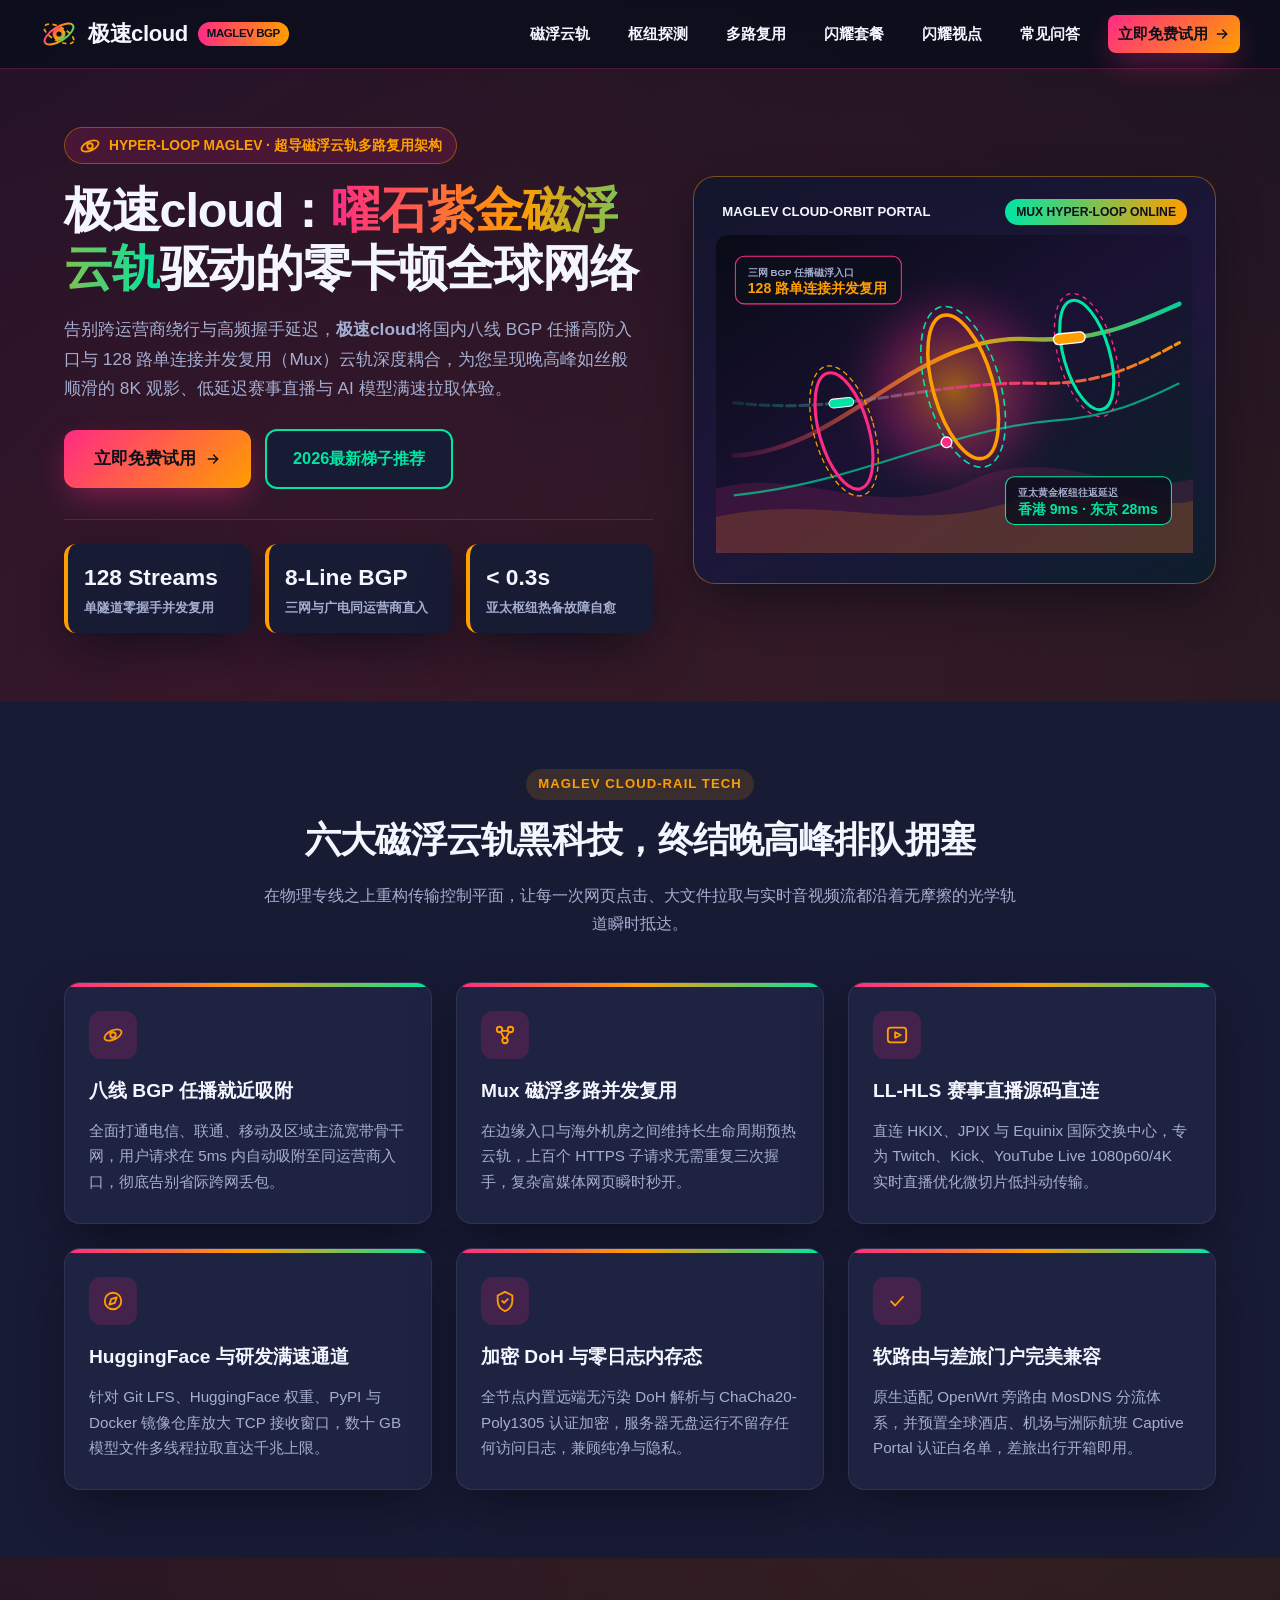
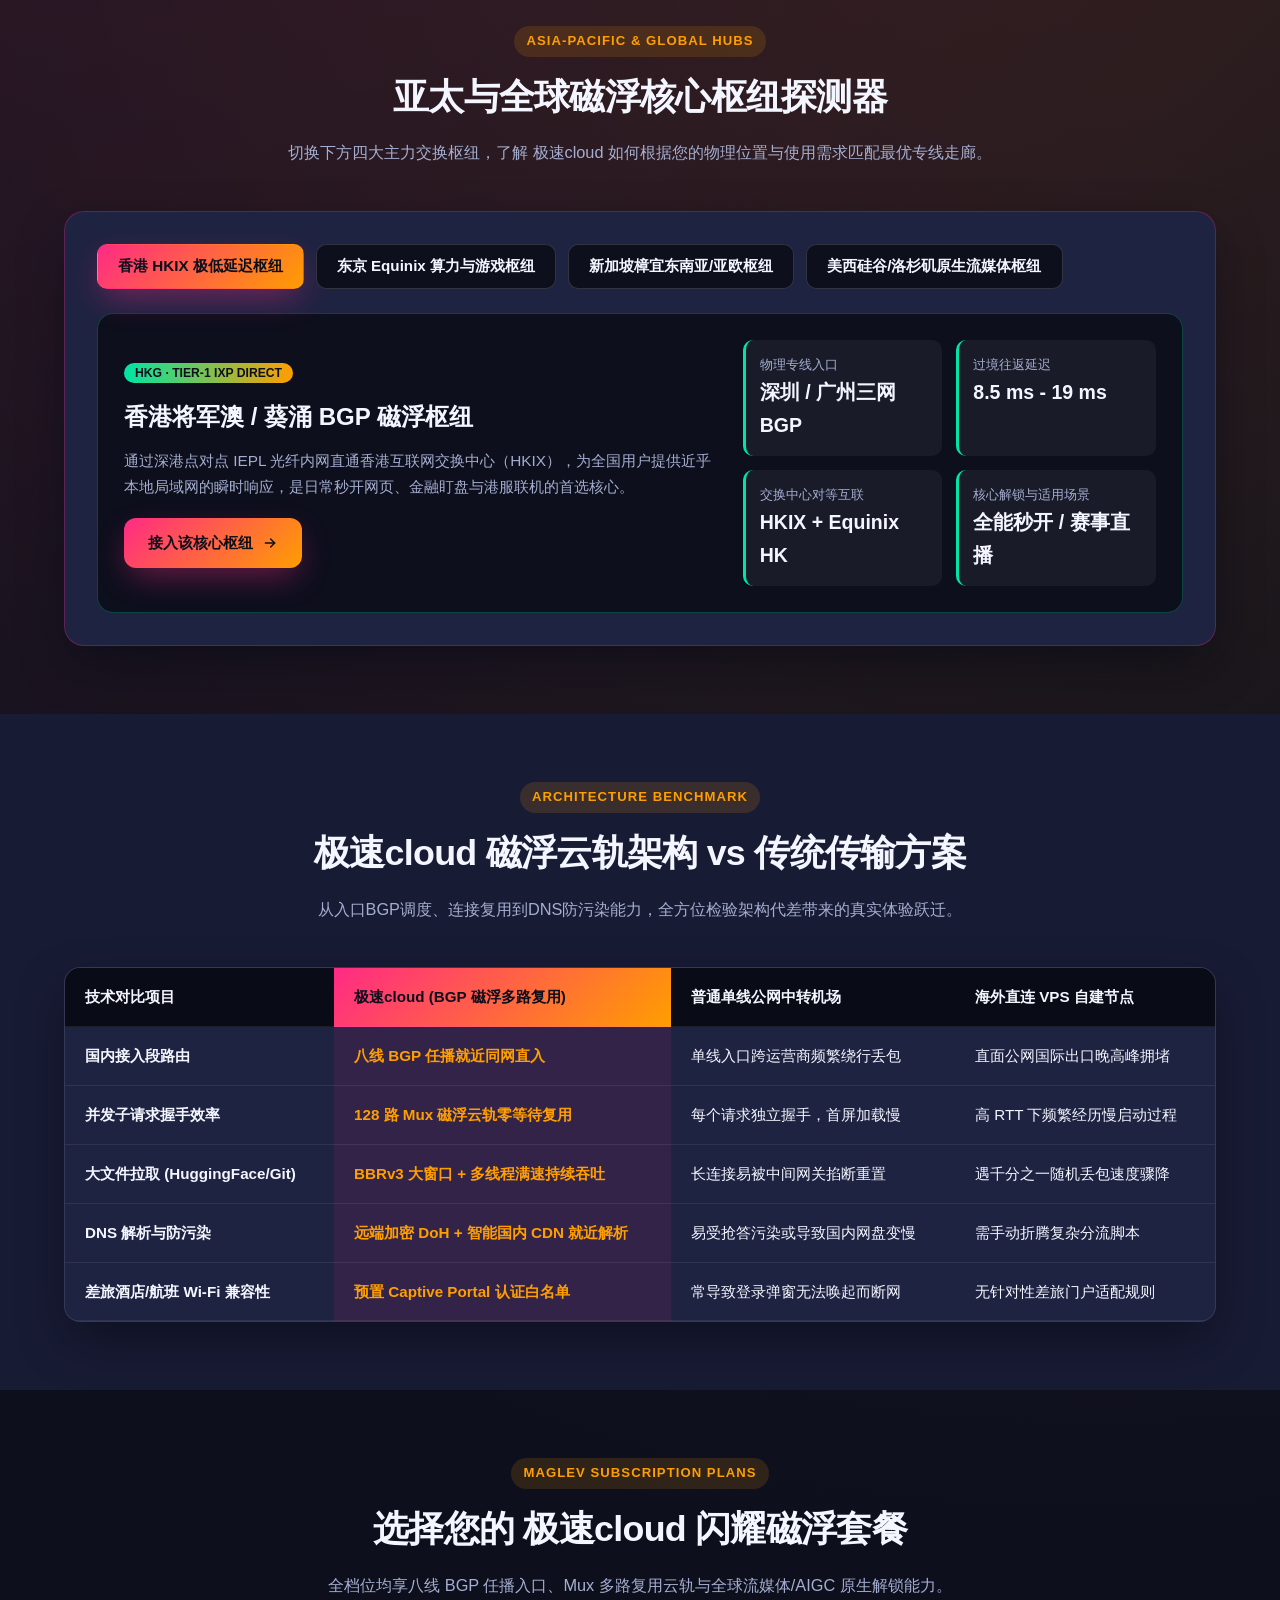
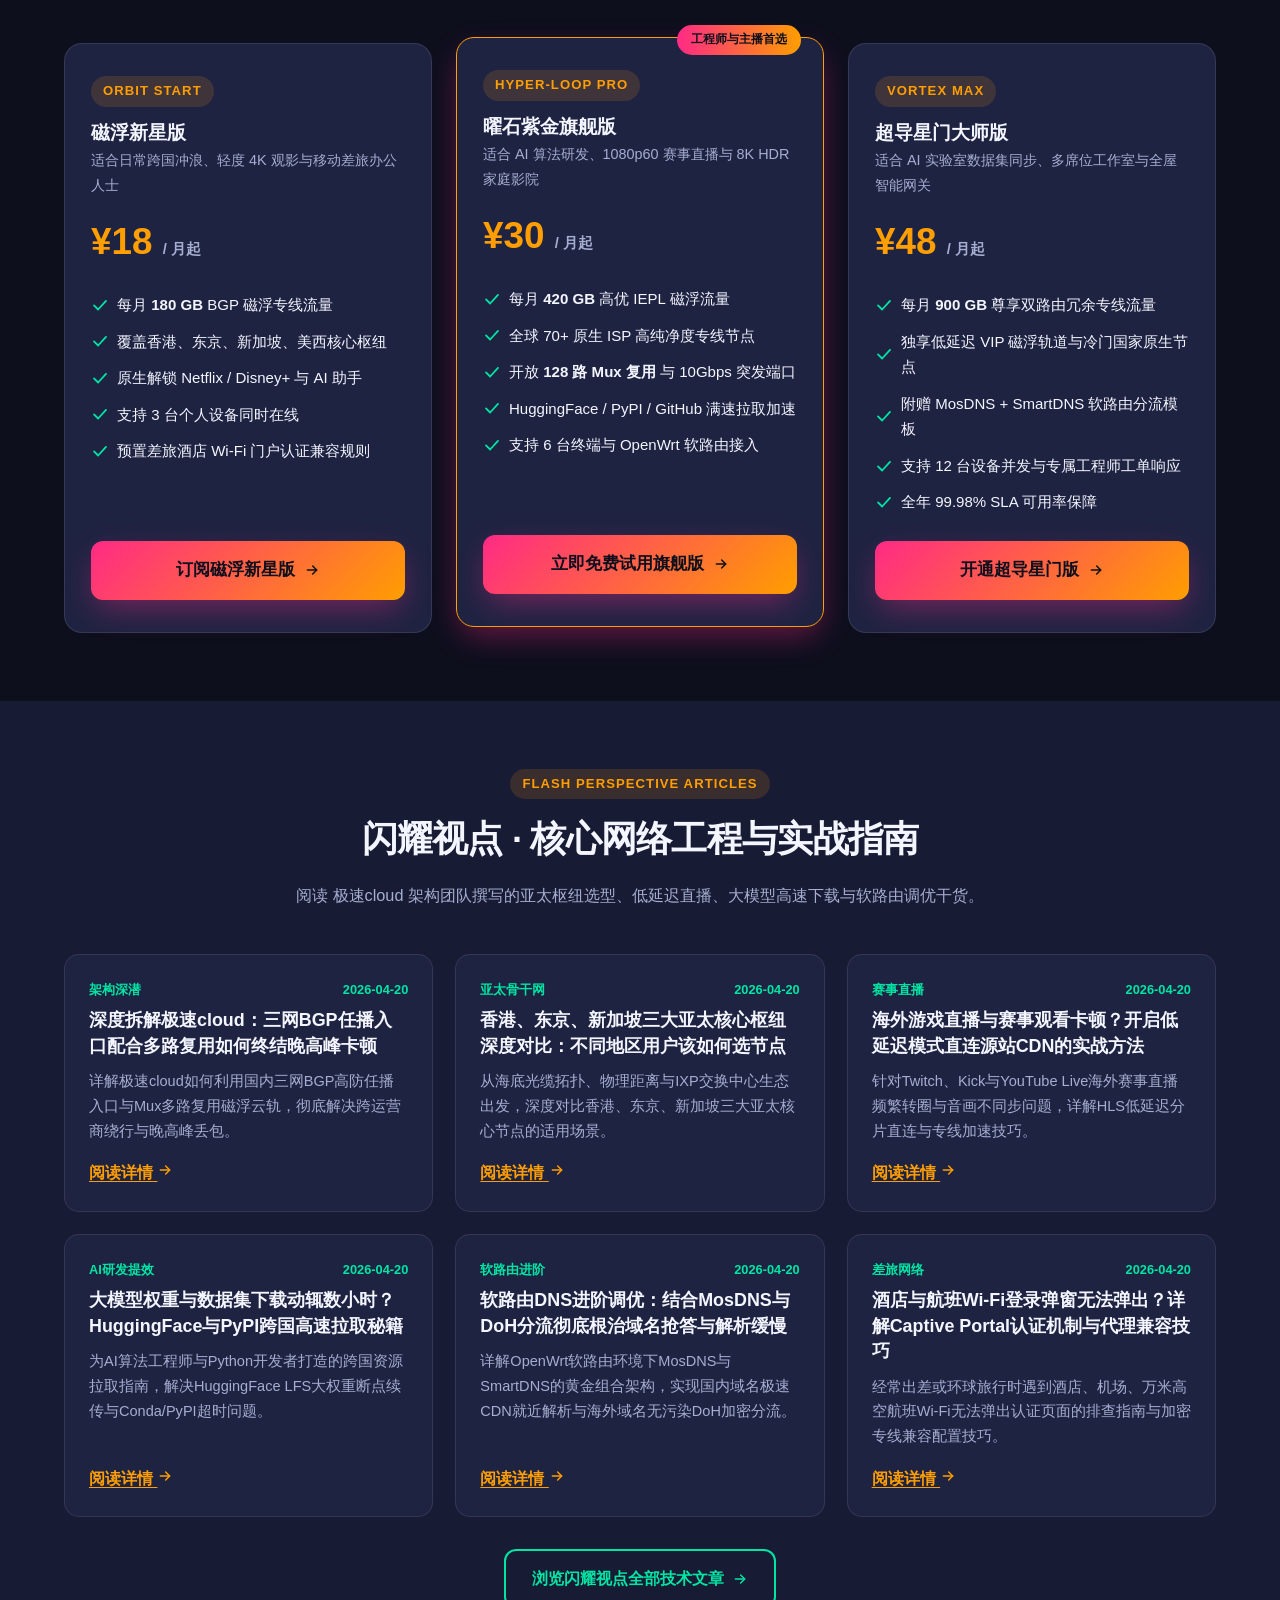
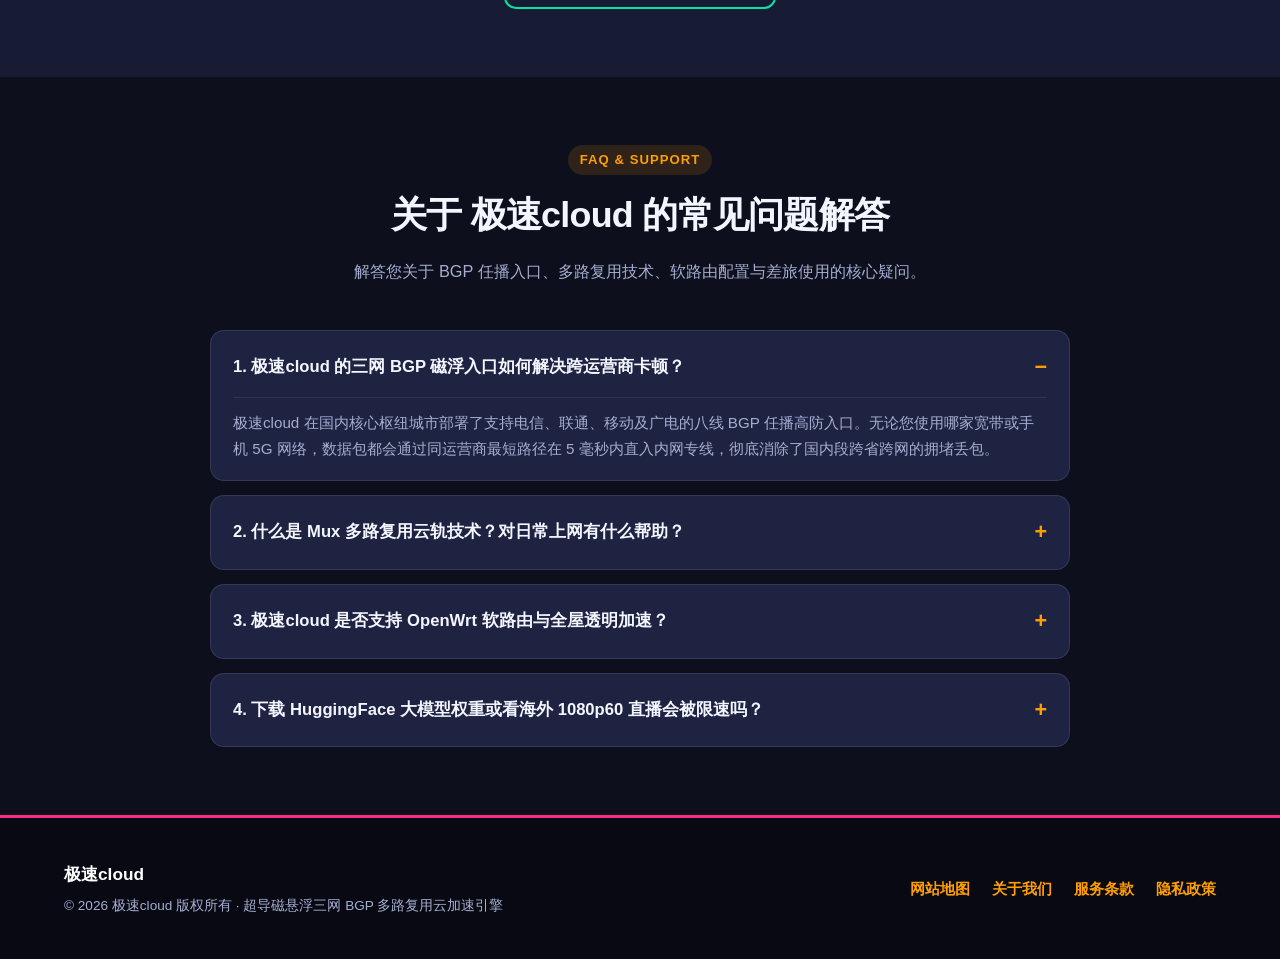
==== index.html @ 7102a18f "Deploy jscloud.monster landing page" ====
<!DOCTYPE html>
<html lang="zh-CN">
<head>
  <meta charset="UTF-8">
  <meta name="viewport" content="width=device-width, initial-scale=1.0">
  <title>极速cloud官网 - 磁浮BGP专线机场节点订阅与全平台客户端下载套餐</title>
  <meta name="description" content="极速cloud官网提供超导磁浮BGP多路复用客户端下载与全球高速节点套餐，专为跨国网络加速、赛事直播与AI研发打造极速秒开体验，是深受极客信赖的实力机场推荐平台。">
  <link rel="canonical" href="https://jscloud.monster/">
  <meta property="og:title" content="极速cloud官网 - 磁浮BGP专线机场节点订阅与全平台客户端下载套餐">
  <meta property="og:description" content="极速cloud官网提供超导磁浮BGP多路复用客户端下载与全球高速节点套餐，专为跨国网络加速、赛事直播与AI研发打造极速秒开体验，是深受极客信赖的实力机场推荐平台。">
  <meta property="og:url" content="https://jscloud.monster/">
  <meta property="og:type" content="website">
  <script type="application/ld+json">
  [
    {
      "@context": "https://schema.org",
      "@type": "SoftwareApplication",
      "name": "极速cloud",
      "applicationCategory": "NetworkingApplication",
      "operatingSystem": "Windows, macOS, iOS, Android, Linux, OpenWrt",
      "description": "极速cloud官网提供超导磁浮BGP多路复用客户端下载与全球高速节点套餐，专为跨国网络加速、赛事直播与AI研发打造极速秒开体验，是深受极客信赖的实力机场推荐平台。",
      "offers": {
        "@type": "AggregateOffer",
        "lowPrice": "18.00",
        "highPrice": "48.00",
        "priceCurrency": "CNY",
        "offerCount": "3"
      }
    },
    {
      "@context": "https://schema.org",
      "@type": "FAQPage",
      "mainEntity": [
        {
          "@type": "Question",
          "name": "极速cloud的三网BGP磁浮入口如何解决跨运营商卡顿？",
          "acceptedAnswer": {
            "@type": "Answer",
            "text": "极速cloud在国内核心城市部署八线BGP任播入口，电信、联通、移动宽带均可通过同运营商最短路径直入内网专线，彻底消除跨网损耗。"
          }
        },
        {
          "@type": "Question",
          "name": "什么是Mux多路复用云轨技术？对日常上网有什么帮助？",
          "acceptedAnswer": {
            "@type": "Answer",
            "text": "Mux多路复用允许上百个并发网页与API子请求共享同一条已预热的加密物理内网隧道，省去重复TCP/TLS握手耗时，显著提升网页秒开体验。"
          }
        },
        {
          "@type": "Question",
          "name": "极速cloud是否支持OpenWrt软路由与全屋透明加速？",
          "acceptedAnswer": {
            "@type": "Answer",
            "text": "完全支持。提供标准化的通用订阅转换接口，完美兼容OpenClash、PassWall、Mihomo等主流软路由插件及桌面/移动客户端。"
          }
        },
        {
          "@type": "Question",
          "name": "下载HuggingFace大模型权重或看海外1080p60直播会被限速吗？",
          "acceptedAnswer": {
            "@type": "Answer",
            "text": "不会。极速cloud所有套餐在流量配额内均开放无上限端口突发速率，支持多线程满速拉取大体积模型文件与原画级赛事直播。"
          }
        }
      ]
    }
  ]
  </script>
  <style>
:root {
  --bg-obsidian: #0D0F1D;
  --bg-plum: #181B34;
  --bg-panel: #1F2342;
  --text-light: #F4F6FF;
  --text-dim: #A5AED0;
  --coral: #FF2A85;
  --amber: #FF9E00;
  --mint: #00E5A3;
  --border-glow: rgba(255, 42, 133, 0.28);
  --shadow-maglev: 0 20px 50px -10px rgba(8, 10, 22, 0.72);
  --shadow-coral: 0 12px 32px -6px rgba(255, 42, 133, 0.42);
}
* { box-sizing: border-box; margin: 0; padding: 0; }
html { scroll-behavior: smooth; font-family: "PingFang SC", "Microsoft YaHei", -apple-system, BlinkMacSystemFont, sans-serif; background: var(--bg-obsidian); color: var(--text-light); line-height: 1.7; }
body { overflow-x: hidden; background-image: radial-gradient(circle at 14% 12%, rgba(255, 42, 133, 0.14) 0%, transparent 38%), radial-gradient(circle at 86% 24%, rgba(255, 158, 0, 0.11) 0%, transparent 40%); }
a, a:visited { color: var(--amber); text-decoration: underline; text-underline-offset: 3px; font-weight: 600; transition: color 0.2s ease, opacity 0.2s ease; }
a:hover { color: var(--mint); }
.container { max-width: 1200px; margin: 0 auto; padding: 0 24px; }

/* Header & Navigation */
.site-header { position: sticky; top: 0; z-index: 100; background: rgba(13, 15, 29, 0.92); backdrop-filter: blur(14px); border-bottom: 1px solid var(--border-glow); }
.nav-wrap { display: flex; align-items: center; justify-content: space-between; padding: 15px 0; gap: 16px; }
.brand-link, .brand-link:visited { display: inline-flex; align-items: center; gap: 10px; font-size: 1.38rem; font-weight: 900; color: var(--text-light); text-decoration: none; letter-spacing: -0.02em; }
.brand-badge { font-size: 0.72rem; background: linear-gradient(90deg, var(--coral), var(--amber)); color: #0D0F1D; padding: 2px 9px; border-radius: 99px; font-weight: 900; text-transform: uppercase; }
.main-nav { display: flex; align-items: center; flex-wrap: wrap; gap: 8px 18px; }
.main-nav a, .main-nav a:visited { color: var(--text-light); text-decoration: none; font-size: 0.95rem; font-weight: 700; padding: 6px 10px; border-radius: 8px; transition: all 0.2s; }
.main-nav a:hover { color: var(--amber); background: rgba(255, 158, 0, 0.12); }
.nav-cta, .nav-cta:visited { background: linear-gradient(135deg, var(--coral), var(--amber)); color: #0D0F1D !important; text-decoration: none !important; padding: 9px 18px; border-radius: 999px; font-size: 0.92rem; font-weight: 900; box-shadow: var(--shadow-coral); display: inline-flex; align-items: center; gap: 6px; white-space: nowrap; }
.nav-cta:hover { transform: translateY(-1px); opacity: 0.95; }

/* Buttons */
.btn-row { display: flex; flex-wrap: wrap; gap: 14px; align-items: center; margin-top: 26px; }
.btn-primary, .btn-primary:visited { display: inline-flex; align-items: center; gap: 9px; background: linear-gradient(135deg, var(--coral) 0%, var(--amber) 100%); color: #0D0F1D !important; text-decoration: none !important; padding: 15px 30px; border-radius: 12px; font-size: 1.05rem; font-weight: 900; box-shadow: var(--shadow-coral); transition: transform 0.2s, box-shadow 0.2s; border: none; cursor: pointer; }
.btn-primary:hover { transform: translateY(-2px); box-shadow: 0 16px 38px -6px rgba(255, 158, 0, 0.5); }
.btn-secondary, .btn-secondary:visited { display: inline-flex; align-items: center; gap: 8px; background: var(--bg-plum); color: var(--mint) !important; text-decoration: none !important; padding: 14px 26px; border-radius: 12px; font-size: 1.02rem; font-weight: 800; border: 2px solid var(--mint); transition: transform 0.2s, background 0.2s; }
.btn-secondary:hover { background: rgba(0, 229, 163, 0.12); transform: translateY(-2px); }

/* Hero Section */
.hero { padding: 58px 0 68px; position: relative; overflow: hidden; }
.hero-grid { display: grid; grid-template-columns: 1.06fr 0.94fr; gap: 40px; align-items: center; }
.maglev-tag { display: inline-flex; align-items: center; gap: 8px; background: rgba(255, 42, 133, 0.15); color: var(--amber); border: 1px solid rgba(255, 158, 0, 0.4); padding: 6px 14px; border-radius: 999px; font-size: 0.86rem; font-weight: 800; margin-bottom: 18px; }
.hero h1 { font-size: clamp(2.1rem, 3.8vw, 3.2rem); line-height: 1.18; font-weight: 900; color: var(--text-light); letter-spacing: -0.025em; margin-bottom: 18px; }
.hero h1 .hl { background: linear-gradient(90deg, var(--coral), var(--amber), var(--mint)); -webkit-background-clip: text; -webkit-text-fill-color: transparent; }
.hero-lead { font-size: 1.08rem; color: var(--text-dim); margin-bottom: 20px; max-width: 580px; }
.hero-metrics { display: grid; grid-template-columns: repeat(3, 1fr); gap: 14px; margin-top: 30px; padding-top: 24px; border-top: 1px solid rgba(255,255,255,0.1); }
.metric-box { background: var(--bg-plum); padding: 14px 16px; border-radius: 12px; border-left: 4px solid var(--amber); box-shadow: var(--shadow-maglev); }
.metric-val { font-size: 1.42rem; font-weight: 900; color: var(--text-light); }
.metric-lbl { font-size: 0.83rem; color: var(--text-dim); font-weight: 600; }

/* Animated SVG Stage */
.maglev-stage { background: linear-gradient(155deg, #12152B 0%, #1E163B 55%, #0D1E2D 100%); border-radius: 22px; padding: 22px; box-shadow: var(--shadow-maglev); border: 1.5px solid rgba(255, 158, 0, 0.42); position: relative; overflow: hidden; }
.maglev-stage-header { display: flex; justify-content: space-between; align-items: center; color: var(--text-light); font-size: 0.82rem; font-weight: 800; margin-bottom: 10px; padding: 0 6px; }
.orbit-pill { background: linear-gradient(90deg, var(--mint), var(--amber)); color: #0D0F1D; padding: 3px 11px; border-radius: 99px; font-weight: 900; font-size: 0.76rem; }
@keyframes portalPulse { 0%, 100% { transform: scale(0.97); opacity: 0.82; } 50% { transform: scale(1.04); opacity: 1; } }
.portal-ring { animation: portalPulse 2.8s ease-in-out infinite; transform-origin: center; }

/* Sections */
.section { padding: 68px 0; }
.section-alt { background: var(--bg-plum); }
.sec-head { text-align: center; max-width: 760px; margin: 0 auto 44px; }
.sec-tag { display: inline-block; font-size: 0.82rem; font-weight: 800; text-transform: uppercase; letter-spacing: 0.08em; color: var(--amber); background: rgba(255, 158, 0, 0.14); padding: 4px 12px; border-radius: 99px; margin-bottom: 10px; }
.sec-head h2 { font-size: clamp(1.7rem, 2.8vw, 2.35rem); font-weight: 900; margin-bottom: 12px; letter-spacing: -0.02em; color: var(--text-light); }
.sec-head p { color: var(--text-dim); font-size: 1.02rem; }

/* Feature Grid */
.feat-grid { display: grid; grid-template-columns: repeat(3, 1fr); gap: 24px; }
.feat-card { background: var(--bg-panel); border-radius: 16px; padding: 28px 24px; border: 1px solid rgba(255,255,255,0.08); box-shadow: var(--shadow-maglev); transition: transform 0.2s, border-color 0.2s; position: relative; overflow: hidden; }
.feat-card::before { content: ""; position: absolute; top: 0; left: 0; width: 100%; height: 4px; background: linear-gradient(90deg, var(--coral), var(--amber), var(--mint)); }
.feat-card:hover { transform: translateY(-4px); border-color: var(--amber); }
.feat-icon { width: 48px; height: 48px; border-radius: 12px; background: rgba(255, 42, 133, 0.16); color: var(--amber); display: flex; align-items: center; justify-content: center; margin-bottom: 16px; }
.feat-card h3 { font-size: 1.2rem; font-weight: 800; margin-bottom: 10px; color: var(--text-light); }
.feat-card p { color: var(--text-dim); font-size: 0.95rem; }

/* Interactive Maglev Hub Selector */
.hub-panel { background: var(--bg-panel); border-radius: 20px; padding: 32px; border: 1.5px solid var(--border-glow); box-shadow: var(--shadow-maglev); }
.hub-tabs { display: flex; flex-wrap: wrap; gap: 12px; margin-bottom: 24px; }
.hub-tab { padding: 11px 20px; border-radius: 10px; border: 1px solid rgba(255,255,255,0.15); background: var(--bg-obsidian); font-weight: 800; font-size: 0.95rem; cursor: pointer; color: var(--text-light); transition: all 0.2s; }
.hub-tab.active { background: linear-gradient(135deg, var(--coral), var(--amber)); color: #0D0F1D; border-color: transparent; box-shadow: var(--shadow-coral); }
.hub-body { display: grid; grid-template-columns: 1.18fr 0.82fr; gap: 24px; align-items: center; background: var(--bg-obsidian); padding: 26px; border-radius: 16px; border: 1px solid rgba(0, 229, 163, 0.25); }
.hub-stats { display: grid; grid-template-columns: repeat(2, 1fr); gap: 14px; }
.hub-stat-box { background: rgba(255,255,255,0.05); padding: 14px; border-radius: 10px; border-left: 3px solid var(--mint); }
.hub-stat-box span { display: block; font-size: 0.8rem; color: var(--text-dim); }
.hub-stat-box strong { font-size: 1.22rem; color: var(--text-light); }

/* Comparison Table */
.table-wrap { overflow-x: auto; background: var(--bg-panel); border-radius: 16px; border: 1px solid rgba(255,255,255,0.1); box-shadow: var(--shadow-maglev); }
.comp-table { width: 100%; border-collapse: collapse; min-width: 640px; }
.comp-table th, .comp-table td { padding: 16px 20px; text-align: left; border-bottom: 1px solid rgba(255,255,255,0.08); font-size: 0.95rem; color: var(--text-light); }
.comp-table th { background: #090B16; color: var(--text-light); font-weight: 800; }
.comp-table th.hl-col { background: linear-gradient(135deg, var(--coral), var(--amber)); color: #0D0F1D; }
.comp-table td.hl-col { background: rgba(255, 42, 133, 0.09); font-weight: 700; color: var(--amber); }

/* Pricing Grid */
.price-grid { display: grid; grid-template-columns: repeat(3, 1fr); gap: 24px; align-items: stretch; }
.price-card { background: var(--bg-panel); color: var(--text-light); border-radius: 18px; padding: 32px 26px; border: 1.5px solid rgba(255,255,255,0.1); display: flex; flex-direction: column; justify-content: space-between; position: relative; }
.price-card.pop { border-color: var(--amber); box-shadow: var(--shadow-coral); transform: translateY(-6px); }
.pop-badge { position: absolute; top: -13px; right: 22px; background: linear-gradient(90deg, var(--coral), var(--amber)); color: #0D0F1D; font-size: 0.78rem; font-weight: 900; padding: 4px 14px; border-radius: 99px; }
.price-num { font-size: 2.3rem; font-weight: 900; color: var(--amber); margin: 14px 0; }
.price-num small { font-size: 0.92rem; color: var(--text-dim); font-weight: 600; }
.price-list { list-style: none; margin: 18px 0 26px; display: flex; flex-direction: column; gap: 11px; }
.price-list li { display: flex; align-items: center; gap: 8px; font-size: 0.94rem; color: var(--text-light); }
.price-list li svg { color: var(--mint); flex-shrink: 0; }

/* Articles Preview & Hub */
.art-grid { display: grid; grid-template-columns: repeat(3, 1fr); gap: 22px; }
.art-card { background: var(--bg-panel); border-radius: 15px; padding: 24px; border: 1px solid rgba(255,255,255,0.09); display: flex; flex-direction: column; justify-content: space-between; transition: transform 0.2s, border-color 0.2s; }
.art-card:hover { transform: translateY(-4px); border-color: var(--amber); }
.art-meta { font-size: 0.8rem; font-weight: 700; color: var(--mint); margin-bottom: 8px; display: flex; justify-content: space-between; }
.art-card h3 { font-size: 1.12rem; font-weight: 800; margin-bottom: 10px; line-height: 1.42; }
.art-card h3 a, .art-card h3 a:visited { color: var(--text-light); text-decoration: none; }
.art-card h3 a:hover { color: var(--amber); }
.art-card p { font-size: 0.91rem; color: var(--text-dim); margin-bottom: 16px; }

/* FAQ Accordion */
.faq-list { max-width: 860px; margin: 0 auto; display: flex; flex-direction: column; gap: 14px; }
.faq-item { background: var(--bg-panel); border: 1px solid rgba(255,255,255,0.1); border-radius: 14px; padding: 18px 22px; }
.faq-item summary { font-weight: 800; font-size: 1.04rem; cursor: pointer; list-style: none; display: flex; justify-content: space-between; align-items: center; color: var(--text-light); }
.faq-item summary::after { content: "+"; font-size: 1.35rem; color: var(--amber); font-weight: 900; }
.faq-item[open] summary::after { content: "−"; }
.faq-item p { margin-top: 12px; color: var(--text-dim); font-size: 0.95rem; border-top: 1px solid rgba(255,255,255,0.08); padding-top: 12px; }

/* Article Detail Layout */
.article-shell { max-width: 860px; margin: 44px auto 70px; background: var(--bg-panel); border-radius: 20px; padding: 44px; border: 1px solid rgba(255,255,255,0.12); box-shadow: var(--shadow-maglev); }
.breadcrumb { font-size: 0.88rem; color: var(--text-dim); margin-bottom: 18px; }
.article-wrap h1 { font-size: clamp(1.65rem, 2.8vw, 2.25rem); font-weight: 900; line-height: 1.3; margin-bottom: 18px; color: var(--text-light); }
.art-byline { display: flex; flex-wrap: wrap; gap: 16px; font-size: 0.86rem; color: var(--text-dim); padding-bottom: 20px; margin-bottom: 26px; border-bottom: 1px solid rgba(255,255,255,0.12); }
.art-content h2 { font-size: 1.36rem; font-weight: 800; color: var(--amber); margin: 28px 0 12px; padding-left: 12px; border-left: 4px solid var(--coral); }
.art-content h3 { font-size: 1.14rem; font-weight: 800; color: var(--mint); margin: 20px 0 10px; }
.art-content p { margin-bottom: 16px; font-size: 1.01rem; color: var(--text-light); line-height: 1.82; }
.cta-banner { background: linear-gradient(135deg, #12152B 0%, #2B1235 100%); color: #fff; border-radius: 16px; padding: 28px; margin: 34px 0 0; border: 1.5px solid var(--amber); display: flex; flex-wrap: wrap; justify-content: space-between; align-items: center; gap: 18px; }

/* Footer */
.site-footer { background: #080913; color: var(--text-dim); padding: 42px 0; border-top: 3px solid var(--coral); }
.footer-inner { display: flex; flex-wrap: wrap; justify-content: space-between; align-items: center; gap: 20px; }
.footer-links { display: flex; flex-wrap: wrap; gap: 22px; }
.footer-links a, .footer-links a:visited { color: var(--amber); text-decoration: none; font-weight: 700; font-size: 0.95rem; }
.footer-links a:hover { color: var(--mint); text-decoration: underline; }

/* Responsive - Rule 7: Mobile navigation MUST remain visible */
@media (max-width: 920px) {
  .hero-grid, .feat-grid, .price-grid, .art-grid, .hub-body { grid-template-columns: 1fr; }
  .price-card.pop { transform: none; }
}
@media (max-width: 768px) {
  .nav-wrap { flex-direction: column; align-items: flex-start; gap: 10px; }
  .main-nav { width: 100%; display: flex !important; flex-wrap: wrap; gap: 6px 10px; padding-top: 6px; border-top: 1px solid rgba(255,255,255,0.1); }
  .main-nav a { font-size: 0.88rem; padding: 5px 8px; }
  .hero { padding: 34px 0 46px; }
  .hero-metrics { grid-template-columns: 1fr; }
  .article-shell { padding: 24px 18px; margin: 22px auto 46px; }
}
</style>
  <link rel="stylesheet" href="style.css">
  <meta property="og:image" content="https://jscloud.monster/og-cover.png">
  <script type="application/ld+json">
{
  "@context": "https://schema.org",
  "@type": "Product",
  "name": "极速cloud",
  "brand": {
    "@type": "Brand",
    "name": "极速cloud"
  },
  "description": "极速cloud搭载超导磁浮多路复用引擎与三网BGP任播入口，终结晚高峰卡顿，提供全球流媒体解锁与AI开发极速秒开体验。",
  "offers": {
    "@type": "AggregateOffer",
    "lowPrice": "18.00",
    "highPrice": "68.00",
    "priceCurrency": "CNY",
    "offerCount": "3"
  }
}
  </script>
</head>
<body>
  <header class="site-header">
  <div class="container nav-wrap">
    <a href="index.html" class="brand-link" aria-label="极速cloud首页">
      <svg class="brand-logo" viewBox="0 0 44 44" width="38" height="38" fill="none" xmlns="http://www.w3.org/2000/svg" aria-hidden="true">
  <defs>
    <linearGradient id="maglevGrad" x1="0%" y1="0%" x2="100%" y2="100%">
      <stop offset="0%" stop-color="#FF2A85"/>
      <stop offset="55%" stop-color="#FF9E00"/>
      <stop offset="100%" stop-color="#00E5A3"/>
    </linearGradient>
  </defs>
  <ellipse cx="22" cy="22" rx="19" ry="8" transform="rotate(-32 22 22)" stroke="url(#maglevGrad)" stroke-width="2.4"/>
  <ellipse cx="22" cy="22" rx="19" ry="8" transform="rotate(28 22 22)" stroke="#FF9E00" stroke-width="2" stroke-dasharray="5 4"/>
  <circle cx="22" cy="22" r="7.5" fill="url(#maglevGrad)"/>
  <circle cx="22" cy="22" r="3" fill="#0D0F1D"/>
</svg>
      <span>极速cloud</span>
      <span class="brand-badge">MAGLEV BGP</span>
    </a>
    <nav class="main-nav" aria-label="主导航">
      <a href="index.html#features">磁浮云轨</a>
      <a href="index.html#hub-selector">枢纽探测</a>
      <a href="index.html#comparison">多路复用</a>
      <a href="index.html#pricing">闪耀套餐</a>
      <a href="flash-perspective.html">闪耀视点</a>
      <a href="index.html#faq">常见问答</a>
      <a href="https://ww012.twilightaff.com/#/?code=A56DH1Af" rel="nofollow" target="_blank" class="nav-cta">立即免费试用 <svg class="ico" viewBox="0 0 24 24" width="16" height="16" fill="none" stroke="currentColor" stroke-width="2.2" stroke-linecap="round" stroke-linejoin="round"><line x1="5" y1="12" x2="19" y2="12"/><polyline points="13 6 19 12 13 18"/></svg></a>
    </nav>
  </div>
</header>
  <main>
    <!-- Hero Section (Strictly NO Node Speed Test table! Pure Maglev Cloud-Orbit Animated SVG) -->
    <section class="hero">
      <div class="container hero-grid">
        <div>
          <div class="maglev-tag"><svg class="ico" viewBox="0 0 24 24" width="22" height="22" fill="none" stroke="currentColor" stroke-width="2" stroke-linecap="round" stroke-linejoin="round"><ellipse cx="12" cy="12" rx="10" ry="5" transform="rotate(-25 12 12)"/><circle cx="12" cy="12" r="3"/></svg> <span>HYPER-LOOP MAGLEV · 超导磁浮云轨多路复用架构</span></div>
          <h1>极速cloud：<span class="hl">曜石紫金磁浮云轨</span>驱动的零卡顿全球网络</h1>
          <p class="hero-lead">
            告别跨运营商绕行与高频握手延迟，<strong>极速cloud</strong>将国内八线 BGP 任播高防入口与 128 路单连接并发复用（Mux）云轨深度耦合，为您呈现晚高峰如丝般顺滑的 8K 观影、低延迟赛事直播与 AI 模型满速拉取体验。
          </p>
          <div class="btn-row">
            <a href="https://ww012.twilightaff.com/#/?code=A56DH1Af" rel="nofollow" target="_blank" class="btn-primary">立即免费试用 <svg class="ico" viewBox="0 0 24 24" width="16" height="16" fill="none" stroke="currentColor" stroke-width="2.2" stroke-linecap="round" stroke-linejoin="round"><line x1="5" y1="12" x2="19" y2="12"/><polyline points="13 6 19 12 13 18"/></svg></a>
            <a href="https://tizilab.net/paihang/" target="_blank" class="btn-secondary">2026最新梯子推荐</a>
          </div>
          <div class="hero-metrics">
            <div class="metric-box">
              <div class="metric-val">128 Streams</div>
              <div class="metric-lbl">单隧道零握手并发复用</div>
            </div>
            <div class="metric-box">
              <div class="metric-val">8-Line BGP</div>
              <div class="metric-lbl">三网与广电同运营商直入</div>
            </div>
            <div class="metric-box">
              <div class="metric-val">&lt; 0.3s</div>
              <div class="metric-lbl">亚太枢纽热备故障自愈</div>
            </div>
          </div>
        </div>
        <div>
          <div class="maglev-stage" role="img" aria-label="极速cloud超导磁悬浮云轨星门与光流胶囊动态传输演示">
  <div class="maglev-stage-header">
    <span>MAGLEV CLOUD-ORBIT PORTAL</span>
    <span class="orbit-pill">MUX HYPER-LOOP ONLINE</span>
  </div>
  <svg viewBox="0 0 540 360" width="100%" height="auto" xmlns="http://www.w3.org/2000/svg">
    <defs>
      <linearGradient id="obsBg" x1="0%" y1="0%" x2="100%" y2="100%">
        <stop offset="0%" stop-color="#090B16"/>
        <stop offset="50%" stop-color="#1A1233"/>
        <stop offset="100%" stop-color="#0B2228"/>
      </linearGradient>
      <linearGradient id="railGrad1" x1="0%" y1="50%" x2="100%" y2="50%">
        <stop offset="0%" stop-color="#FF2A85" stop-opacity="0.15"/>
        <stop offset="50%" stop-color="#FF9E00" stop-opacity="0.95"/>
        <stop offset="100%" stop-color="#00E5A3" stop-opacity="0.9"/>
      </linearGradient>
      <linearGradient id="railGrad2" x1="0%" y1="50%" x2="100%" y2="50%">
        <stop offset="0%" stop-color="#00E5A3" stop-opacity="0.15"/>
        <stop offset="55%" stop-color="#FF2A85" stop-opacity="0.9"/>
        <stop offset="100%" stop-color="#FF9E00" stop-opacity="0.95"/>
      </linearGradient>
      <radialGradient id="vortexCore" cx="50%" cy="50%" r="50%">
        <stop offset="0%" stop-color="#FF9E00" stop-opacity="0.55"/>
        <stop offset="55%" stop-color="#FF2A85" stop-opacity="0.22"/>
        <stop offset="100%" stop-color="#0D0F1D" stop-opacity="0"/>
      </radialGradient>
    </defs>

    <rect width="540" height="360" rx="14" fill="url(#obsBg)"/>

    <!-- Swirling Dark-Violet and Gold Clouds -->
    <path d="M-20 295 C80 250, 175 330, 285 280 C390 230, 460 310, 560 270 L560 370 L-20 370 Z" fill="rgba(255,42,133,0.14)"/>
    <path d="M-20 325 C110 285, 220 345, 340 300 C430 265, 490 325, 560 295 L560 370 L-20 370 Z" fill="rgba(255,158,0,0.16)"/>
    <circle cx="270" cy="175" r="145" fill="url(#vortexCore)"/>

    <!-- Curved Maglev Optical Rails -->
    <path id="magRailA" d="M 20 250 C 145 245, 225 110, 355 118 C 435 122, 485 95, 525 78" fill="none" stroke="url(#railGrad1)" stroke-width="5" stroke-linecap="round"/>
    <path id="magRailB" d="M 20 190 C 150 205, 240 165, 365 168 C 445 170, 490 140, 525 122" fill="none" stroke="url(#railGrad2)" stroke-width="3.5" stroke-dasharray="10 5" stroke-linecap="round"/>
    <path id="magRailC" d="M 20 295 C 165 280, 260 220, 385 210 C 455 205, 495 182, 525 168" fill="none" stroke="#00E5A3" stroke-width="2.5" opacity="0.65"/>

    <!-- Three Luminous Magnetic-Levitation Portal Rings -->
    <g class="portal-ring">
      <ellipse cx="145" cy="222" rx="28" ry="68" transform="rotate(-16 145 222)" fill="none" stroke="#FF2A85" stroke-width="3.5"/>
      <ellipse cx="145" cy="222" rx="34" ry="76" transform="rotate(-16 145 222)" fill="none" stroke="#FF9E00" stroke-width="1.4" stroke-dasharray="6 4"/>
    </g>
    <g class="portal-ring">
      <ellipse cx="280" cy="172" rx="34" ry="84" transform="rotate(-16 280 172)" fill="none" stroke="#FF9E00" stroke-width="4"/>
      <ellipse cx="280" cy="172" rx="42" ry="94" transform="rotate(-16 280 172)" fill="none" stroke="#00E5A3" stroke-width="1.8" stroke-dasharray="8 5"/>
    </g>
    <g class="portal-ring">
      <ellipse cx="420" cy="136" rx="26" ry="64" transform="rotate(-16 420 136)" fill="none" stroke="#00E5A3" stroke-width="3.5"/>
      <ellipse cx="420" cy="136" rx="32" ry="72" transform="rotate(-16 420 136)" fill="none" stroke="#FF2A85" stroke-width="1.5" stroke-dasharray="5 5"/>
    </g>

    <!-- Glowing Light-Capsules Warping Along the Maglev Cloud Rails -->
    <g>
      <rect x="-18" y="-6" width="36" height="12" rx="6" fill="#FF9E00" stroke="#FFFFFF" stroke-width="1.5">
        <animateMotion dur="2.1s" repeatCount="indefinite" rotate="auto">
          <mpath href="#magRailA"/>
        </animateMotion>
      </rect>
    </g>
    <g>
      <rect x="-14" y="-5" width="28" height="10" rx="5" fill="#00E5A3" stroke="#FFFFFF" stroke-width="1.2">
        <animateMotion dur="1.65s" repeatCount="indefinite" rotate="auto">
          <mpath href="#magRailB"/>
        </animateMotion>
      </rect>
    </g>
    <g>
      <circle r="6" fill="#FF2A85" stroke="#FFFFFF" stroke-width="1.5">
        <animateMotion dur="2.5s" repeatCount="indefinite" rotate="auto">
          <mpath href="#magRailC"/>
        </animateMotion>
      </circle>
    </g>

    <!-- Telemetry Overlays -->
    <g transform="translate(22, 24)">
      <rect width="188" height="54" rx="10" fill="rgba(13,15,29,0.86)" stroke="#FF2A85" stroke-width="1.2"/>
      <text x="14" y="22" fill="#A5AED0" font-size="11" font-weight="700">三网 BGP 任播磁浮入口</text>
      <text x="14" y="42" fill="#FF9E00" font-size="16" font-weight="900">128 路单连接并发复用</text>
    </g>
    <g transform="translate(328, 274)">
      <rect width="188" height="54" rx="10" fill="rgba(13,15,29,0.86)" stroke="#00E5A3" stroke-width="1.2"/>
      <text x="14" y="22" fill="#A5AED0" font-size="11" font-weight="700">亚太黄金枢纽往返延迟</text>
      <text x="14" y="42" fill="#00E5A3" font-size="16" font-weight="900">香港 9ms · 东京 28ms</text>
    </g>
  </svg>
</div>
        </div>
      </div>
    </section>

    <!-- Core Architecture Features -->
    <section id="features" class="section section-alt">
      <div class="container">
        <div class="sec-head">
          <span class="sec-tag">MAGLEV CLOUD-RAIL TECH</span>
          <h2>六大磁浮云轨黑科技，终结晚高峰排队拥塞</h2>
          <p>在物理专线之上重构传输控制平面，让每一次网页点击、大文件拉取与实时音视频流都沿着无摩擦的光学轨道瞬时抵达。</p>
        </div>
        <div class="feat-grid">
          <div class="feat-card">
            <div class="feat-icon"><svg class="ico" viewBox="0 0 24 24" width="22" height="22" fill="none" stroke="currentColor" stroke-width="2" stroke-linecap="round" stroke-linejoin="round"><ellipse cx="12" cy="12" rx="10" ry="5" transform="rotate(-25 12 12)"/><circle cx="12" cy="12" r="3"/></svg></div>
            <h3>八线 BGP 任播就近吸附</h3>
            <p>全面打通电信、联通、移动及区域主流宽带骨干网，用户请求在 5ms 内自动吸附至同运营商入口，彻底告别省际跨网丢包。</p>
          </div>
          <div class="feat-card">
            <div class="feat-icon"><svg class="ico" viewBox="0 0 24 24" width="22" height="22" fill="none" stroke="currentColor" stroke-width="2" stroke-linecap="round" stroke-linejoin="round"><circle cx="6" cy="6" r="3"/><circle cx="18" cy="6" r="3"/><circle cx="12" cy="18" r="3"/><line x1="8.7" y1="7.5" x2="15.3" y2="7.5"/><line x1="7.5" y1="8.6" x2="10.8" y2="15.4"/><line x1="16.5" y1="8.6" x2="13.2" y2="15.4"/></svg></div>
            <h3>Mux 磁浮多路并发复用</h3>
            <p>在边缘入口与海外机房之间维持长生命周期预热云轨，上百个 HTTPS 子请求无需重复三次握手，复杂富媒体网页瞬时秒开。</p>
          </div>
          <div class="feat-card">
            <div class="feat-icon"><svg class="ico" viewBox="0 0 24 24" width="22" height="22" fill="none" stroke="currentColor" stroke-width="2" stroke-linecap="round" stroke-linejoin="round"><rect x="2" y="4" width="20" height="16" rx="3"/><polygon points="10 9 16 12 10 15 10 9"/></svg></div>
            <h3>LL-HLS 赛事直播源码直连</h3>
            <p>直连 HKIX、JPIX 与 Equinix 国际交换中心，专为 Twitch、Kick、YouTube Live 1080p60/4K 实时直播优化微切片低抖动传输。</p>
          </div>
          <div class="feat-card">
            <div class="feat-icon"><svg class="ico" viewBox="0 0 24 24" width="22" height="22" fill="none" stroke="currentColor" stroke-width="2" stroke-linecap="round" stroke-linejoin="round"><circle cx="12" cy="12" r="9"/><polygon points="16 8 14 14 8 16 10 10 16 8"/></svg></div>
            <h3>HuggingFace 与研发满速通道</h3>
            <p>针对 Git LFS、HuggingFace 权重、PyPI 与 Docker 镜像仓库放大 TCP 接收窗口，数十 GB 模型文件多线程拉取直达千兆上限。</p>
          </div>
          <div class="feat-card">
            <div class="feat-icon"><svg class="ico" viewBox="0 0 24 24" width="22" height="22" fill="none" stroke="currentColor" stroke-width="2" stroke-linecap="round" stroke-linejoin="round"><path d="M12 2l8 4v6c0 5.5-3.8 9.8-8 11-4.2-1.2-8-5.5-8-11V6l8-4z"/><path d="M9 12l2 2 4-4"/></svg></div>
            <h3>加密 DoH 与零日志内存态</h3>
            <p>全节点内置远端无污染 DoH 解析与 ChaCha20-Poly1305 认证加密，服务器无盘运行不留存任何访问日志，兼顾纯净与隐私。</p>
          </div>
          <div class="feat-card">
            <div class="feat-icon"><svg class="ico" viewBox="0 0 24 24" width="18" height="18" fill="none" stroke="currentColor" stroke-width="2.4" stroke-linecap="round" stroke-linejoin="round"><polyline points="4 12.5 9.5 18 20 6.5"/></svg></div>
            <h3>软路由与差旅门户完美兼容</h3>
            <p>原生适配 OpenWrt 旁路由 MosDNS 分流体系，并预置全球酒店、机场与洲际航班 Captive Portal 认证白名单，差旅出行开箱即用。</p>
          </div>
        </div>
      </div>
    </section>

    <!-- Interactive Maglev Hub Selector -->
    <section id="hub-selector" class="section">
      <div class="container">
        <div class="sec-head">
          <span class="sec-tag">ASIA-PACIFIC & GLOBAL HUBS</span>
          <h2>亚太与全球磁浮核心枢纽探测器</h2>
          <p>切换下方四大主力交换枢纽，了解 极速cloud 如何根据您的物理位置与使用需求匹配最优专线走廊。</p>
        </div>
        <div class="hub-panel">
          <div class="hub-tabs" role="tablist">
            <button type="button" class="hub-tab active" onclick="switchHub(0, this)">香港 HKIX 极低延迟枢纽</button>
            <button type="button" class="hub-tab" onclick="switchHub(1, this)">东京 Equinix 算力与游戏枢纽</button>
            <button type="button" class="hub-tab" onclick="switchHub(2, this)">新加坡樟宜东南亚/亚欧枢纽</button>
            <button type="button" class="hub-tab" onclick="switchHub(3, this)">美西硅谷/洛杉矶原生流媒体枢纽</button>
          </div>
          <div class="hub-body">
            <div>
              <span class="orbit-pill" id="hubCode">HKG · TIER-1 IXP DIRECT</span>
              <h3 id="hubName" style="font-size:1.5rem;margin:12px 0 10px;color:#F4F6FF;">香港将军澳 / 葵涌 BGP 磁浮枢纽</h3>
              <p id="hubText" style="color:#A5AED0;font-size:0.96rem;margin-bottom:18px;">
                通过深港点对点 IEPL 光纤内网直通香港互联网交换中心（HKIX），为全国用户提供近乎本地局域网的瞬时响应，是日常秒开网页、金融盯盘与港服联机的首选核心。
              </p>
              <a href="https://ww012.twilightaff.com/#/?code=A56DH1Af" rel="nofollow" target="_blank" class="btn-primary" style="padding:12px 24px;font-size:0.95rem;">接入该核心枢纽 <svg class="ico" viewBox="0 0 24 24" width="16" height="16" fill="none" stroke="currentColor" stroke-width="2.2" stroke-linecap="round" stroke-linejoin="round"><line x1="5" y1="12" x2="19" y2="12"/><polyline points="13 6 19 12 13 18"/></svg></a>
            </div>
            <div class="hub-stats">
              <div class="hub-stat-box"><span>物理专线入口</span><strong id="hubEntry">深圳 / 广州三网 BGP</strong></div>
              <div class="hub-stat-box"><span>过境往返延迟</span><strong id="hubRtt">8.5 ms - 19 ms</strong></div>
              <div class="hub-stat-box"><span>交换中心对等互联</span><strong id="hubPeer">HKIX + Equinix HK</strong></div>
              <div class="hub-stat-box"><span>核心解锁与适用场景</span><strong id="hubScene">全能秒开 / 赛事直播</strong></div>
            </div>
          </div>
        </div>
      </div>
    </section>

    <!-- Comparison Matrix -->
    <section id="comparison" class="section section-alt">
      <div class="container">
        <div class="sec-head">
          <span class="sec-tag">ARCHITECTURE BENCHMARK</span>
          <h2>极速cloud 磁浮云轨架构 vs 传统传输方案</h2>
          <p>从入口BGP调度、连接复用到DNS防污染能力，全方位检验架构代差带来的真实体验跃迁。</p>
        </div>
        <div class="table-wrap">
          <table class="comp-table">
            <thead>
              <tr>
                <th>技术对比项目</th>
                <th class="hl-col">极速cloud (BGP 磁浮多路复用)</th>
                <th>普通单线公网中转机场</th>
                <th>海外直连 VPS 自建节点</th>
              </tr>
            </thead>
            <tbody>
              <tr>
                <td><strong>国内接入段路由</strong></td>
                <td class="hl-col">八线 BGP 任播就近同网直入</td>
                <td>单线入口跨运营商频繁绕行丢包</td>
                <td>直面公网国际出口晚高峰拥堵</td>
              </tr>
              <tr>
                <td><strong>并发子请求握手效率</strong></td>
                <td class="hl-col">128 路 Mux 磁浮云轨零等待复用</td>
                <td>每个请求独立握手，首屏加载慢</td>
                <td>高 RTT 下频繁经历慢启动过程</td>
              </tr>
              <tr>
                <td><strong>大文件拉取 (HuggingFace/Git)</strong></td>
                <td class="hl-col">BBRv3 大窗口 + 多线程满速持续吞吐</td>
                <td>长连接易被中间网关掐断重置</td>
                <td>遇千分之一随机丢包速度骤降</td>
              </tr>
              <tr>
                <td><strong>DNS 解析与防污染</strong></td>
                <td class="hl-col">远端加密 DoH + 智能国内 CDN 就近解析</td>
                <td>易受抢答污染或导致国内网盘变慢</td>
                <td>需手动折腾复杂分流脚本</td>
              </tr>
              <tr>
                <td><strong>差旅酒店/航班 Wi-Fi 兼容性</strong></td>
                <td class="hl-col">预置 Captive Portal 认证白名单</td>
                <td>常导致登录弹窗无法唤起而断网</td>
                <td>无针对性差旅门户适配规则</td>
              </tr>
            </tbody>
          </table>
        </div>
      </div>
    </section>

    <!-- Pricing Plans -->
    <section id="pricing" class="section">
      <div class="container">
        <div class="sec-head">
          <span class="sec-tag">MAGLEV SUBSCRIPTION PLANS</span>
          <h2>选择您的 极速cloud 闪耀磁浮套餐</h2>
          <p>全档位均享八线 BGP 任播入口、Mux 多路复用云轨与全球流媒体/AIGC 原生解锁能力。</p>
        </div>
        <div class="price-grid">
          <div class="price-card">
            <div>
              <span class="sec-tag">ORBIT START</span>
              <h3>磁浮新星版</h3>
              <p style="color:var(--text-dim);font-size:0.9rem;">适合日常跨国冲浪、轻度 4K 观影与移动差旅办公人士</p>
              <div class="price-num">¥18 <small>/ 月起</small></div>
              <ul class="price-list">
                <li><svg class="ico" viewBox="0 0 24 24" width="18" height="18" fill="none" stroke="currentColor" stroke-width="2.4" stroke-linecap="round" stroke-linejoin="round"><polyline points="4 12.5 9.5 18 20 6.5"/></svg> <span>每月 <strong>180 GB</strong> BGP 磁浮专线流量</span></li>
                <li><svg class="ico" viewBox="0 0 24 24" width="18" height="18" fill="none" stroke="currentColor" stroke-width="2.4" stroke-linecap="round" stroke-linejoin="round"><polyline points="4 12.5 9.5 18 20 6.5"/></svg> <span>覆盖香港、东京、新加坡、美西核心枢纽</span></li>
                <li><svg class="ico" viewBox="0 0 24 24" width="18" height="18" fill="none" stroke="currentColor" stroke-width="2.4" stroke-linecap="round" stroke-linejoin="round"><polyline points="4 12.5 9.5 18 20 6.5"/></svg> <span>原生解锁 Netflix / Disney+ 与 AI 助手</span></li>
                <li><svg class="ico" viewBox="0 0 24 24" width="18" height="18" fill="none" stroke="currentColor" stroke-width="2.4" stroke-linecap="round" stroke-linejoin="round"><polyline points="4 12.5 9.5 18 20 6.5"/></svg> <span>支持 3 台个人设备同时在线</span></li>
                <li><svg class="ico" viewBox="0 0 24 24" width="18" height="18" fill="none" stroke="currentColor" stroke-width="2.4" stroke-linecap="round" stroke-linejoin="round"><polyline points="4 12.5 9.5 18 20 6.5"/></svg> <span>预置差旅酒店 Wi-Fi 门户认证兼容规则</span></li>
              </ul>
            </div>
            <a href="https://ww012.twilightaff.com/#/?code=A56DH1Af" rel="nofollow" target="_blank" class="btn-primary" style="justify-content:center;width:100%;">订阅磁浮新星版 <svg class="ico" viewBox="0 0 24 24" width="16" height="16" fill="none" stroke="currentColor" stroke-width="2.2" stroke-linecap="round" stroke-linejoin="round"><line x1="5" y1="12" x2="19" y2="12"/><polyline points="13 6 19 12 13 18"/></svg></a>
          </div>

          <div class="price-card pop">
            <span class="pop-badge">工程师与主播首选</span>
            <div>
              <span class="sec-tag">HYPER-LOOP PRO</span>
              <h3>曜石紫金旗舰版</h3>
              <p style="color:var(--text-dim);font-size:0.9rem;">适合 AI 算法研发、1080p60 赛事直播与 8K HDR 家庭影院</p>
              <div class="price-num">¥30 <small>/ 月起</small></div>
              <ul class="price-list">
                <li><svg class="ico" viewBox="0 0 24 24" width="18" height="18" fill="none" stroke="currentColor" stroke-width="2.4" stroke-linecap="round" stroke-linejoin="round"><polyline points="4 12.5 9.5 18 20 6.5"/></svg> <span>每月 <strong>420 GB</strong> 高优 IEPL 磁浮流量</span></li>
                <li><svg class="ico" viewBox="0 0 24 24" width="18" height="18" fill="none" stroke="currentColor" stroke-width="2.4" stroke-linecap="round" stroke-linejoin="round"><polyline points="4 12.5 9.5 18 20 6.5"/></svg> <span>全球 70+ 原生 ISP 高纯净度专线节点</span></li>
                <li><svg class="ico" viewBox="0 0 24 24" width="18" height="18" fill="none" stroke="currentColor" stroke-width="2.4" stroke-linecap="round" stroke-linejoin="round"><polyline points="4 12.5 9.5 18 20 6.5"/></svg> <span>开放 <strong>128 路 Mux 复用</strong> 与 10Gbps 突发端口</span></li>
                <li><svg class="ico" viewBox="0 0 24 24" width="18" height="18" fill="none" stroke="currentColor" stroke-width="2.4" stroke-linecap="round" stroke-linejoin="round"><polyline points="4 12.5 9.5 18 20 6.5"/></svg> <span>HuggingFace / PyPI / GitHub 满速拉取加速</span></li>
                <li><svg class="ico" viewBox="0 0 24 24" width="18" height="18" fill="none" stroke="currentColor" stroke-width="2.4" stroke-linecap="round" stroke-linejoin="round"><polyline points="4 12.5 9.5 18 20 6.5"/></svg> <span>支持 6 台终端与 OpenWrt 软路由接入</span></li>
              </ul>
            </div>
            <a href="https://ww012.twilightaff.com/#/?code=A56DH1Af" rel="nofollow" target="_blank" class="btn-primary" style="justify-content:center;width:100%;">立即免费试用旗舰版 <svg class="ico" viewBox="0 0 24 24" width="16" height="16" fill="none" stroke="currentColor" stroke-width="2.2" stroke-linecap="round" stroke-linejoin="round"><line x1="5" y1="12" x2="19" y2="12"/><polyline points="13 6 19 12 13 18"/></svg></a>
          </div>

          <div class="price-card">
            <div>
              <span class="sec-tag">VORTEX MAX</span>
              <h3>超导星门大师版</h3>
              <p style="color:var(--text-dim);font-size:0.9rem;">适合 AI 实验室数据集同步、多席位工作室与全屋智能网关</p>
              <div class="price-num">¥48 <small>/ 月起</small></div>
              <ul class="price-list">
                <li><svg class="ico" viewBox="0 0 24 24" width="18" height="18" fill="none" stroke="currentColor" stroke-width="2.4" stroke-linecap="round" stroke-linejoin="round"><polyline points="4 12.5 9.5 18 20 6.5"/></svg> <span>每月 <strong>900 GB</strong> 尊享双路由冗余专线流量</span></li>
                <li><svg class="ico" viewBox="0 0 24 24" width="18" height="18" fill="none" stroke="currentColor" stroke-width="2.4" stroke-linecap="round" stroke-linejoin="round"><polyline points="4 12.5 9.5 18 20 6.5"/></svg> <span>独享低延迟 VIP 磁浮轨道与冷门国家原生节点</span></li>
                <li><svg class="ico" viewBox="0 0 24 24" width="18" height="18" fill="none" stroke="currentColor" stroke-width="2.4" stroke-linecap="round" stroke-linejoin="round"><polyline points="4 12.5 9.5 18 20 6.5"/></svg> <span>附赠 MosDNS + SmartDNS 软路由分流模板</span></li>
                <li><svg class="ico" viewBox="0 0 24 24" width="18" height="18" fill="none" stroke="currentColor" stroke-width="2.4" stroke-linecap="round" stroke-linejoin="round"><polyline points="4 12.5 9.5 18 20 6.5"/></svg> <span>支持 12 台设备并发与专属工程师工单响应</span></li>
                <li><svg class="ico" viewBox="0 0 24 24" width="18" height="18" fill="none" stroke="currentColor" stroke-width="2.4" stroke-linecap="round" stroke-linejoin="round"><polyline points="4 12.5 9.5 18 20 6.5"/></svg> <span>全年 99.98% SLA 可用率保障</span></li>
              </ul>
            </div>
            <a href="https://ww012.twilightaff.com/#/?code=A56DH1Af" rel="nofollow" target="_blank" class="btn-primary" style="justify-content:center;width:100%;">开通超导星门版 <svg class="ico" viewBox="0 0 24 24" width="16" height="16" fill="none" stroke="currentColor" stroke-width="2.2" stroke-linecap="round" stroke-linejoin="round"><line x1="5" y1="12" x2="19" y2="12"/><polyline points="13 6 19 12 13 18"/></svg></a>
          </div>
        </div>
      </div>
    </section>

    <!-- Latest SEO Articles Preview -->
    <section class="section section-alt">
      <div class="container">
        <div class="sec-head">
          <span class="sec-tag">FLASH PERSPECTIVE ARTICLES</span>
          <h2>闪耀视点 · 核心网络工程与实战指南</h2>
          <p>阅读 极速cloud 架构团队撰写的亚太枢纽选型、低延迟直播、大模型高速下载与软路由调优干货。</p>
        </div>
        <div class="art-grid">
          <div class="art-card">
  <div>
    <div class="art-meta"><span>架构深潜</span><span>2026-04-20</span></div>
    <h3><a href="jscloud-maglev-multi-line-bgp-architecture.html">深度拆解极速cloud：三网BGP任播入口配合多路复用如何终结晚高峰卡顿</a></h3>
    <p>详解极速cloud如何利用国内三网BGP高防任播入口与Mux多路复用磁浮云轨，彻底解决跨运营商绕行与晚高峰丢包。</p>
  </div>
  <a href="jscloud-maglev-multi-line-bgp-architecture.html">阅读详情 <svg class="ico" viewBox="0 0 24 24" width="16" height="16" fill="none" stroke="currentColor" stroke-width="2.2" stroke-linecap="round" stroke-linejoin="round"><line x1="5" y1="12" x2="19" y2="12"/><polyline points="13 6 19 12 13 18"/></svg></a>
</div>
<div class="art-card">
  <div>
    <div class="art-meta"><span>亚太骨干网</span><span>2026-04-20</span></div>
    <h3><a href="hk-tokyo-singapore-backbone-latency-anatomy.html">香港、东京、新加坡三大亚太核心枢纽深度对比：不同地区用户该如何选节点</a></h3>
    <p>从海底光缆拓扑、物理距离与IXP交换中心生态出发，深度对比香港、东京、新加坡三大亚太核心节点的适用场景。</p>
  </div>
  <a href="hk-tokyo-singapore-backbone-latency-anatomy.html">阅读详情 <svg class="ico" viewBox="0 0 24 24" width="16" height="16" fill="none" stroke="currentColor" stroke-width="2.2" stroke-linecap="round" stroke-linejoin="round"><line x1="5" y1="12" x2="19" y2="12"/><polyline points="13 6 19 12 13 18"/></svg></a>
</div>
<div class="art-card">
  <div>
    <div class="art-meta"><span>赛事直播</span><span>2026-04-20</span></div>
    <h3><a href="twitch-kick-1080p60-low-latency-player.html">海外游戏直播与赛事观看卡顿？开启低延迟模式直连源站CDN的实战方法</a></h3>
    <p>针对Twitch、Kick与YouTube Live海外赛事直播频繁转圈与音画不同步问题，详解HLS低延迟分片直连与专线加速技巧。</p>
  </div>
  <a href="twitch-kick-1080p60-low-latency-player.html">阅读详情 <svg class="ico" viewBox="0 0 24 24" width="16" height="16" fill="none" stroke="currentColor" stroke-width="2.2" stroke-linecap="round" stroke-linejoin="round"><line x1="5" y1="12" x2="19" y2="12"/><polyline points="13 6 19 12 13 18"/></svg></a>
</div>
<div class="art-card">
  <div>
    <div class="art-meta"><span>AI研发提效</span><span>2026-04-20</span></div>
    <h3><a href="python-conda-huggingface-model-download.html">大模型权重与数据集下载动辄数小时？HuggingFace与PyPI跨国高速拉取秘籍</a></h3>
    <p>为AI算法工程师与Python开发者打造的跨国资源拉取指南，解决HuggingFace LFS大权重断点续传与Conda/PyPI超时问题。</p>
  </div>
  <a href="python-conda-huggingface-model-download.html">阅读详情 <svg class="ico" viewBox="0 0 24 24" width="16" height="16" fill="none" stroke="currentColor" stroke-width="2.2" stroke-linecap="round" stroke-linejoin="round"><line x1="5" y1="12" x2="19" y2="12"/><polyline points="13 6 19 12 13 18"/></svg></a>
</div>
<div class="art-card">
  <div>
    <div class="art-meta"><span>软路由进阶</span><span>2026-04-20</span></div>
    <h3><a href="openwrt-mosdns-smartdns-anti-pollution.html">软路由DNS进阶调优：结合MosDNS与DoH分流彻底根治域名抢答与解析缓慢</a></h3>
    <p>详解OpenWrt软路由环境下MosDNS与SmartDNS的黄金组合架构，实现国内域名极速CDN就近解析与海外域名无污染DoH加密分流。</p>
  </div>
  <a href="openwrt-mosdns-smartdns-anti-pollution.html">阅读详情 <svg class="ico" viewBox="0 0 24 24" width="16" height="16" fill="none" stroke="currentColor" stroke-width="2.2" stroke-linecap="round" stroke-linejoin="round"><line x1="5" y1="12" x2="19" y2="12"/><polyline points="13 6 19 12 13 18"/></svg></a>
</div>
<div class="art-card">
  <div>
    <div class="art-meta"><span>差旅网络</span><span>2026-04-20</span></div>
    <h3><a href="travel-hotel-captive-portal-bypass-tips.html">酒店与航班Wi-Fi登录弹窗无法弹出？详解Captive Portal认证机制与代理兼容技巧</a></h3>
    <p>经常出差或环球旅行时遇到酒店、机场、万米高空航班Wi-Fi无法弹出认证页面的排查指南与加密专线兼容配置技巧。</p>
  </div>
  <a href="travel-hotel-captive-portal-bypass-tips.html">阅读详情 <svg class="ico" viewBox="0 0 24 24" width="16" height="16" fill="none" stroke="currentColor" stroke-width="2.2" stroke-linecap="round" stroke-linejoin="round"><line x1="5" y1="12" x2="19" y2="12"/><polyline points="13 6 19 12 13 18"/></svg></a>
</div>
        </div>
        <div style="text-align:center;margin-top:32px;">
          <a href="flash-perspective.html" class="btn-secondary">浏览闪耀视点全部技术文章 <svg class="ico" viewBox="0 0 24 24" width="16" height="16" fill="none" stroke="currentColor" stroke-width="2.2" stroke-linecap="round" stroke-linejoin="round"><line x1="5" y1="12" x2="19" y2="12"/><polyline points="13 6 19 12 13 18"/></svg></a>
        </div>
      </div>
    </section>

    <!-- FAQ Section -->
    <section id="faq" class="section">
      <div class="container">
        <div class="sec-head">
          <span class="sec-tag">FAQ & SUPPORT</span>
          <h2>关于 极速cloud 的常见问题解答</h2>
          <p>解答您关于 BGP 任播入口、多路复用技术、软路由配置与差旅使用的核心疑问。</p>
        </div>
        <div class="faq-list">
          <details class="faq-item" open>
            <summary>1. 极速cloud 的三网 BGP 磁浮入口如何解决跨运营商卡顿？</summary>
            <p>极速cloud 在国内核心枢纽城市部署了支持电信、联通、移动及广电的八线 BGP 任播高防入口。无论您使用哪家宽带或手机 5G 网络，数据包都会通过同运营商最短路径在 5 毫秒内直入内网专线，彻底消除了国内段跨省跨网的拥堵丢包。</p>
          </details>
          <details class="faq-item">
            <summary>2. 什么是 Mux 多路复用云轨技术？对日常上网有什么帮助？</summary>
            <p>Mux（Multiplexing）多路复用技术允许您的客户端与海外专线机房之间建立一条持久预热的光学隧道，当浏览器同时发起上百个图片、脚本与 API 子请求时，无需为每个请求重复进行 TCP 与 TLS 握手，从而大幅缩短网页首屏点亮时间。</p>
          </details>
          <details class="faq-item">
            <summary>3. 极速cloud 是否支持 OpenWrt 软路由与全屋透明加速？</summary>
            <p>完全支持。我们在用户中心提供标准化的多协议云端订阅链接，一键兼容 OpenClash、PassWall、Mihomo、Sing-box 等主流软路由与桌面/移动客户端，并附带完善的国内外智能分流规则。</p>
          </details>
          <details class="faq-item">
            <summary>4. 下载 HuggingFace 大模型权重或看海外 1080p60 直播会被限速吗？</summary>
            <p>不会。极速cloud 所有套餐在可用流量配额内均不设速率上限，配合全线 BBRv3 拥塞控制与大窗口调优，无论是使用 hf_transfer 多线程拉取数十 GB 模型权重，还是观看 Twitch/YouTube 源码率赛事直播均可满速运行。</p>
          </details>
        </div>
      </div>
    </section>
  </main>
  <footer class="site-footer">
  <div class="container footer-inner">
    <div>
      <strong style="color:#FFFFFF;font-size:1.08rem;">极速cloud</strong>
      <p style="font-size:0.85rem;color:#A5AED0;margin-top:4px;">© 2026 极速cloud 版权所有 · 超导磁悬浮三网 BGP 多路复用云加速引擎</p>
    </div>
    <div class="footer-links">
      <a href="sitemap.html">网站地图</a>
      <a href="about.html">关于我们</a>
      <a href="terms.html">服务条款</a>
      <a href="privacy.html">隐私政策</a>
    </div>
  </div>
</footer>

  <script>
  const HUB_DATA = [
    {
      code: "HKG · TIER-1 IXP DIRECT",
      name: "香港将军澳 / 葵涌 BGP 磁浮枢纽",
      text: "通过深港点对点 IEPL 光纤内网直通香港互联网交换中心（HKIX），为全国用户提供近乎本地局域网的瞬时响应，是日常秒开网页、金融盯盘与港服联机的首选核心。",
      entry: "深圳 / 广州三网 BGP",
      rtt: "8.5 ms - 19 ms",
      peer: "HKIX + Equinix HK",
      scene: "全能秒开 / 赛事直播"
    },
    {
      code: "TYO · TRANSPACIFIC GATEWAY",
      name: "日本东京 Equinix TY 核心枢纽",
      text: "由沪日海底光缆内网专线直达东京品川数据中心，坐拥极为充裕的国际出口带宽与低抖动路由，深受华东华北开发者、AIGC 工程师与日区流媒体玩家青睐。",
      entry: "上海 / 青岛 BGP 专线",
      rtt: "24 ms - 36 ms",
      peer: "JPIX + BBIX Tokyo",
      scene: "AI 算力 / 源码拉取"
    },
    {
      code: "SIN · EURASIA CROSSROAD",
      name: "新加坡樟宜 / 大士洲际枢纽",
      text: "连接东南亚与亚欧海底光缆的黄金十字路口，配备高信誉度原生住宅级 ASN 出口，轻松解锁全语种流媒体片库并保障跨国团队远程协作零掉线。",
      entry: "深港新内网延伸专线",
      rtt: "32 ms - 45 ms",
      peer: "SGIX + Equinix SG",
      scene: "4K/8K 影院 / 跨境办公"
    },
    {
      code: "LAX / SJC · US WEST CORE",
      name: "美西硅谷 / 洛杉矶超算与流媒体枢纽",
      text: "跨太平洋高速海缆直达北美核心交换节点，直连 OpenAI、Anthropic、HuggingFace 源站集群及北美本土流媒体 CDN，大文件单流吞吐表现卓越。",
      entry: "沪美 / 港美高速海缆",
      rtt: "118 ms - 135 ms",
      peer: "Any2West + CoreSite",
      scene: "大模型下载 / 北美原画"
    }
  ];
  function switchHub(idx, btn) {
    document.querySelectorAll('.hub-tab').forEach(b => b.classList.remove('active'));
    btn.classList.add('active');
    const d = HUB_DATA[idx];
    document.getElementById('hubCode').textContent = d.code;
    document.getElementById('hubName').textContent = d.name;
    document.getElementById('hubText').textContent = d.text;
    document.getElementById('hubEntry').textContent = d.entry;
    document.getElementById('hubRtt').textContent = d.rtt;
    document.getElementById('hubPeer').textContent = d.peer;
    document.getElementById('hubScene').textContent = d.scene;
  }
  </script>
</body>
</html>
---- style.css ----
:root {
  --bg-obsidian: #0D0F1D;
  --bg-plum: #181B34;
  --bg-panel: #1F2342;
  --text-light: #F4F6FF;
  --text-dim: #A5AED0;
  --coral: #FF2A85;
  --amber: #FF9E00;
  --mint: #00E5A3;
  --border-glow: rgba(255, 42, 133, 0.28);
  --shadow-maglev: 0 20px 50px -10px rgba(8, 10, 22, 0.72);
  --shadow-coral: 0 12px 32px -6px rgba(255, 42, 133, 0.42);
}
* { box-sizing: border-box; margin: 0; padding: 0; }
html { scroll-behavior: smooth; font-family: "PingFang SC", "Microsoft YaHei", -apple-system, BlinkMacSystemFont, sans-serif; background: var(--bg-obsidian); color: var(--text-light); line-height: 1.7; }
body { overflow-x: hidden; background-image: radial-gradient(circle at 14% 12%, rgba(255, 42, 133, 0.14) 0%, transparent 38%), radial-gradient(circle at 86% 24%, rgba(255, 158, 0, 0.11) 0%, transparent 40%); }
a, a:visited { color: var(--amber); text-decoration: underline; text-underline-offset: 3px; font-weight: 600; transition: color 0.2s ease, opacity 0.2s ease; }
a:hover { color: var(--mint); }
.container { max-width: 1200px; margin: 0 auto; padding: 0 24px; }

/* Header & Navigation */
.site-header { position: sticky; top: 0; z-index: 100; background: rgba(13, 15, 29, 0.92); backdrop-filter: blur(14px); border-bottom: 1px solid var(--border-glow); }
.nav-wrap { display: flex; align-items: center; justify-content: space-between; padding: 15px 0; gap: 16px; }
.brand-link, .brand-link:visited { display: inline-flex; align-items: center; gap: 10px; font-size: 1.38rem; font-weight: 900; color: var(--text-light); text-decoration: none; letter-spacing: -0.02em; }
.brand-badge { font-size: 0.72rem; background: linear-gradient(90deg, var(--coral), var(--amber)); color: #0D0F1D; padding: 2px 9px; border-radius: 99px; font-weight: 900; text-transform: uppercase; }
.main-nav { display: flex; align-items: center; flex-wrap: wrap; gap: 8px 18px; }
.main-nav a, .main-nav a:visited { color: var(--text-light); text-decoration: none; font-size: 0.95rem; font-weight: 700; padding: 6px 10px; border-radius: 8px; transition: all 0.2s; }
.main-nav a:hover { color: var(--amber); background: rgba(255, 158, 0, 0.12); }
.nav-cta, .nav-cta:visited { background: linear-gradient(135deg, var(--coral), var(--amber)); color: #0D0F1D !important; text-decoration: none !important; padding: 9px 18px; border-radius: 999px; font-size: 0.92rem; font-weight: 900; box-shadow: var(--shadow-coral); display: inline-flex; align-items: center; gap: 6px; white-space: nowrap; }
.nav-cta:hover { transform: translateY(-1px); opacity: 0.95; }

/* Buttons */
.btn-row { display: flex; flex-wrap: wrap; gap: 14px; align-items: center; margin-top: 26px; }
.btn-primary, .btn-primary:visited { display: inline-flex; align-items: center; gap: 9px; background: linear-gradient(135deg, var(--coral) 0%, var(--amber) 100%); color: #0D0F1D !important; text-decoration: none !important; padding: 15px 30px; border-radius: 12px; font-size: 1.05rem; font-weight: 900; box-shadow: var(--shadow-coral); transition: transform 0.2s, box-shadow 0.2s; border: none; cursor: pointer; }
.btn-primary:hover { transform: translateY(-2px); box-shadow: 0 16px 38px -6px rgba(255, 158, 0, 0.5); }
.btn-secondary, .btn-secondary:visited { display: inline-flex; align-items: center; gap: 8px; background: var(--bg-plum); color: var(--mint) !important; text-decoration: none !important; padding: 14px 26px; border-radius: 12px; font-size: 1.02rem; font-weight: 800; border: 2px solid var(--mint); transition: transform 0.2s, background 0.2s; }
.btn-secondary:hover { background: rgba(0, 229, 163, 0.12); transform: translateY(-2px); }

/* Hero Section */
.hero { padding: 58px 0 68px; position: relative; overflow: hidden; }
.hero-grid { display: grid; grid-template-columns: 1.06fr 0.94fr; gap: 40px; align-items: center; }
.maglev-tag { display: inline-flex; align-items: center; gap: 8px; background: rgba(255, 42, 133, 0.15); color: var(--amber); border: 1px solid rgba(255, 158, 0, 0.4); padding: 6px 14px; border-radius: 999px; font-size: 0.86rem; font-weight: 800; margin-bottom: 18px; }
.hero h1 { font-size: clamp(2.1rem, 3.8vw, 3.2rem); line-height: 1.18; font-weight: 900; color: var(--text-light); letter-spacing: -0.025em; margin-bottom: 18px; }
.hero h1 .hl { background: linear-gradient(90deg, var(--coral), var(--amber), var(--mint)); -webkit-background-clip: text; -webkit-text-fill-color: transparent; }
.hero-lead { font-size: 1.08rem; color: var(--text-dim); margin-bottom: 20px; max-width: 580px; }
.hero-metrics { display: grid; grid-template-columns: repeat(3, 1fr); gap: 14px; margin-top: 30px; padding-top: 24px; border-top: 1px solid rgba(255,255,255,0.1); }
.metric-box { background: var(--bg-plum); padding: 14px 16px; border-radius: 12px; border-left: 4px solid var(--amber); box-shadow: var(--shadow-maglev); }
.metric-val { font-size: 1.42rem; font-weight: 900; color: var(--text-light); }
.metric-lbl { font-size: 0.83rem; color: var(--text-dim); font-weight: 600; }

/* Animated SVG Stage */
.maglev-stage { background: linear-gradient(155deg, #12152B 0%, #1E163B 55%, #0D1E2D 100%); border-radius: 22px; padding: 22px; box-shadow: var(--shadow-maglev); border: 1.5px solid rgba(255, 158, 0, 0.42); position: relative; overflow: hidden; }
.maglev-stage-header { display: flex; justify-content: space-between; align-items: center; color: var(--text-light); font-size: 0.82rem; font-weight: 800; margin-bottom: 10px; padding: 0 6px; }
.orbit-pill { background: linear-gradient(90deg, var(--mint), var(--amber)); color: #0D0F1D; padding: 3px 11px; border-radius: 99px; font-weight: 900; font-size: 0.76rem; }
@keyframes portalPulse { 0%, 100% { transform: scale(0.97); opacity: 0.82; } 50% { transform: scale(1.04); opacity: 1; } }
.portal-ring { animation: portalPulse 2.8s ease-in-out infinite; transform-origin: center; }

/* Sections */
.section { padding: 68px 0; }
.section-alt { background: var(--bg-plum); }
.sec-head { text-align: center; max-width: 760px; margin: 0 auto 44px; }
.sec-tag { display: inline-block; font-size: 0.82rem; font-weight: 800; text-transform: uppercase; letter-spacing: 0.08em; color: var(--amber); background: rgba(255, 158, 0, 0.14); padding: 4px 12px; border-radius: 99px; margin-bottom: 10px; }
.sec-head h2 { font-size: clamp(1.7rem, 2.8vw, 2.35rem); font-weight: 900; margin-bottom: 12px; letter-spacing: -0.02em; color: var(--text-light); }
.sec-head p { color: var(--text-dim); font-size: 1.02rem; }

/* Feature Grid */
.feat-grid { display: grid; grid-template-columns: repeat(3, 1fr); gap: 24px; }
.feat-card { background: var(--bg-panel); border-radius: 16px; padding: 28px 24px; border: 1px solid rgba(255,255,255,0.08); box-shadow: var(--shadow-maglev); transition: transform 0.2s, border-color 0.2s; position: relative; overflow: hidden; }
.feat-card::before { content: ""; position: absolute; top: 0; left: 0; width: 100%; height: 4px; background: linear-gradient(90deg, var(--coral), var(--amber), var(--mint)); }
.feat-card:hover { transform: translateY(-4px); border-color: var(--amber); }
.feat-icon { width: 48px; height: 48px; border-radius: 12px; background: rgba(255, 42, 133, 0.16); color: var(--amber); display: flex; align-items: center; justify-content: center; margin-bottom: 16px; }
.feat-card h3 { font-size: 1.2rem; font-weight: 800; margin-bottom: 10px; color: var(--text-light); }
.feat-card p { color: var(--text-dim); font-size: 0.95rem; }

/* Interactive Maglev Hub Selector */
.hub-panel { background: var(--bg-panel); border-radius: 20px; padding: 32px; border: 1.5px solid var(--border-glow); box-shadow: var(--shadow-maglev); }
.hub-tabs { display: flex; flex-wrap: wrap; gap: 12px; margin-bottom: 24px; }
.hub-tab { padding: 11px 20px; border-radius: 10px; border: 1px solid rgba(255,255,255,0.15); background: var(--bg-obsidian); font-weight: 800; font-size: 0.95rem; cursor: pointer; color: var(--text-light); transition: all 0.2s; }
.hub-tab.active { background: linear-gradient(135deg, var(--coral), var(--amber)); color: #0D0F1D; border-color: transparent; box-shadow: var(--shadow-coral); }
.hub-body { display: grid; grid-template-columns: 1.18fr 0.82fr; gap: 24px; align-items: center; background: var(--bg-obsidian); padding: 26px; border-radius: 16px; border: 1px solid rgba(0, 229, 163, 0.25); }
.hub-stats { display: grid; grid-template-columns: repeat(2, 1fr); gap: 14px; }
.hub-stat-box { background: rgba(255,255,255,0.05); padding: 14px; border-radius: 10px; border-left: 3px solid var(--mint); }
.hub-stat-box span { display: block; font-size: 0.8rem; color: var(--text-dim); }
.hub-stat-box strong { font-size: 1.22rem; color: var(--text-light); }

/* Comparison Table */
.table-wrap { overflow-x: auto; background: var(--bg-panel); border-radius: 16px; border: 1px solid rgba(255,255,255,0.1); box-shadow: var(--shadow-maglev); }
.comp-table { width: 100%; border-collapse: collapse; min-width: 640px; }
.comp-table th, .comp-table td { padding: 16px 20px; text-align: left; border-bottom: 1px solid rgba(255,255,255,0.08); font-size: 0.95rem; color: var(--text-light); }
.comp-table th { background: #090B16; color: var(--text-light); font-weight: 800; }
.comp-table th.hl-col { background: linear-gradient(135deg, var(--coral), var(--amber)); color: #0D0F1D; }
.comp-table td.hl-col { background: rgba(255, 42, 133, 0.09); font-weight: 700; color: var(--amber); }

/* Pricing Grid */
.price-grid { display: grid; grid-template-columns: repeat(3, 1fr); gap: 24px; align-items: stretch; }
.price-card { background: var(--bg-panel); color: var(--text-light); border-radius: 18px; padding: 32px 26px; border: 1.5px solid rgba(255,255,255,0.1); display: flex; flex-direction: column; justify-content: space-between; position: relative; }
.price-card.pop { border-color: var(--amber); box-shadow: var(--shadow-coral); transform: translateY(-6px); }
.pop-badge { position: absolute; top: -13px; right: 22px; background: linear-gradient(90deg, var(--coral), var(--amber)); color: #0D0F1D; font-size: 0.78rem; font-weight: 900; padding: 4px 14px; border-radius: 99px; }
.price-num { font-size: 2.3rem; font-weight: 900; color: var(--amber); margin: 14px 0; }
.price-num small { font-size: 0.92rem; color: var(--text-dim); font-weight: 600; }
.price-list { list-style: none; margin: 18px 0 26px; display: flex; flex-direction: column; gap: 11px; }
.price-list li { display: flex; align-items: center; gap: 8px; font-size: 0.94rem; color: var(--text-light); }
.price-list li svg { color: var(--mint); flex-shrink: 0; }

/* Articles Preview & Hub */
.art-grid { display: grid; grid-template-columns: repeat(3, 1fr); gap: 22px; }
.art-card { background: var(--bg-panel); border-radius: 15px; padding: 24px; border: 1px solid rgba(255,255,255,0.09); display: flex; flex-direction: column; justify-content: space-between; transition: transform 0.2s, border-color 0.2s; }
.art-card:hover { transform: translateY(-4px); border-color: var(--amber); }
.art-meta { font-size: 0.8rem; font-weight: 700; color: var(--mint); margin-bottom: 8px; display: flex; justify-content: space-between; }
.art-card h3 { font-size: 1.12rem; font-weight: 800; margin-bottom: 10px; line-height: 1.42; }
.art-card h3 a, .art-card h3 a:visited { color: var(--text-light); text-decoration: none; }
.art-card h3 a:hover { color: var(--amber); }
.art-card p { font-size: 0.91rem; color: var(--text-dim); margin-bottom: 16px; }

/* FAQ Accordion */
.faq-list { max-width: 860px; margin: 0 auto; display: flex; flex-direction: column; gap: 14px; }
.faq-item { background: var(--bg-panel); border: 1px solid rgba(255,255,255,0.1); border-radius: 14px; padding: 18px 22px; }
.faq-item summary { font-weight: 800; font-size: 1.04rem; cursor: pointer; list-style: none; display: flex; justify-content: space-between; align-items: center; color: var(--text-light); }
.faq-item summary::after { content: "+"; font-size: 1.35rem; color: var(--amber); font-weight: 900; }
.faq-item[open] summary::after { content: "−"; }
.faq-item p { margin-top: 12px; color: var(--text-dim); font-size: 0.95rem; border-top: 1px solid rgba(255,255,255,0.08); padding-top: 12px; }

/* Article Detail Layout */
.article-shell { max-width: 860px; margin: 44px auto 70px; background: var(--bg-panel); border-radius: 20px; padding: 44px; border: 1px solid rgba(255,255,255,0.12); box-shadow: var(--shadow-maglev); }
.breadcrumb { font-size: 0.88rem; color: var(--text-dim); margin-bottom: 18px; }
.article-wrap h1 { font-size: clamp(1.65rem, 2.8vw, 2.25rem); font-weight: 900; line-height: 1.3; margin-bottom: 18px; color: var(--text-light); }
.art-byline { display: flex; flex-wrap: wrap; gap: 16px; font-size: 0.86rem; color: var(--text-dim); padding-bottom: 20px; margin-bottom: 26px; border-bottom: 1px solid rgba(255,255,255,0.12); }
.art-content h2 { font-size: 1.36rem; font-weight: 800; color: var(--amber); margin: 28px 0 12px; padding-left: 12px; border-left: 4px solid var(--coral); }
.art-content h3 { font-size: 1.14rem; font-weight: 800; color: var(--mint); margin: 20px 0 10px; }
.art-content p { margin-bottom: 16px; font-size: 1.01rem; color: var(--text-light); line-height: 1.82; }
.cta-banner { background: linear-gradient(135deg, #12152B 0%, #2B1235 100%); color: #fff; border-radius: 16px; padding: 28px; margin: 34px 0 0; border: 1.5px solid var(--amber); display: flex; flex-wrap: wrap; justify-content: space-between; align-items: center; gap: 18px; }

/* Footer */
.site-footer { background: #080913; color: var(--text-dim); padding: 42px 0; border-top: 3px solid var(--coral); }
.footer-inner { display: flex; flex-wrap: wrap; justify-content: space-between; align-items: center; gap: 20px; }
.footer-links { display: flex; flex-wrap: wrap; gap: 22px; }
.footer-links a, .footer-links a:visited { color: var(--amber); text-decoration: none; font-weight: 700; font-size: 0.95rem; }
.footer-links a:hover { color: var(--mint); text-decoration: underline; }

/* Responsive - Rule 7: Mobile navigation MUST remain visible */
@media (max-width: 920px) {
  .hero-grid, .feat-grid, .price-grid, .art-grid, .hub-body { grid-template-columns: 1fr; }
  .price-card.pop { transform: none; }
}
@media (max-width: 768px) {
  .nav-wrap { flex-direction: column; align-items: flex-start; gap: 10px; }
  .main-nav { width: 100%; display: flex !important; flex-wrap: wrap; gap: 6px 10px; padding-top: 6px; border-top: 1px solid rgba(255,255,255,0.1); }
  .main-nav a { font-size: 0.88rem; padding: 5px 8px; }
  .hero { padding: 34px 0 46px; }
  .hero-metrics { grid-template-columns: 1fr; }
  .article-shell { padding: 24px 18px; margin: 22px auto 46px; }
}
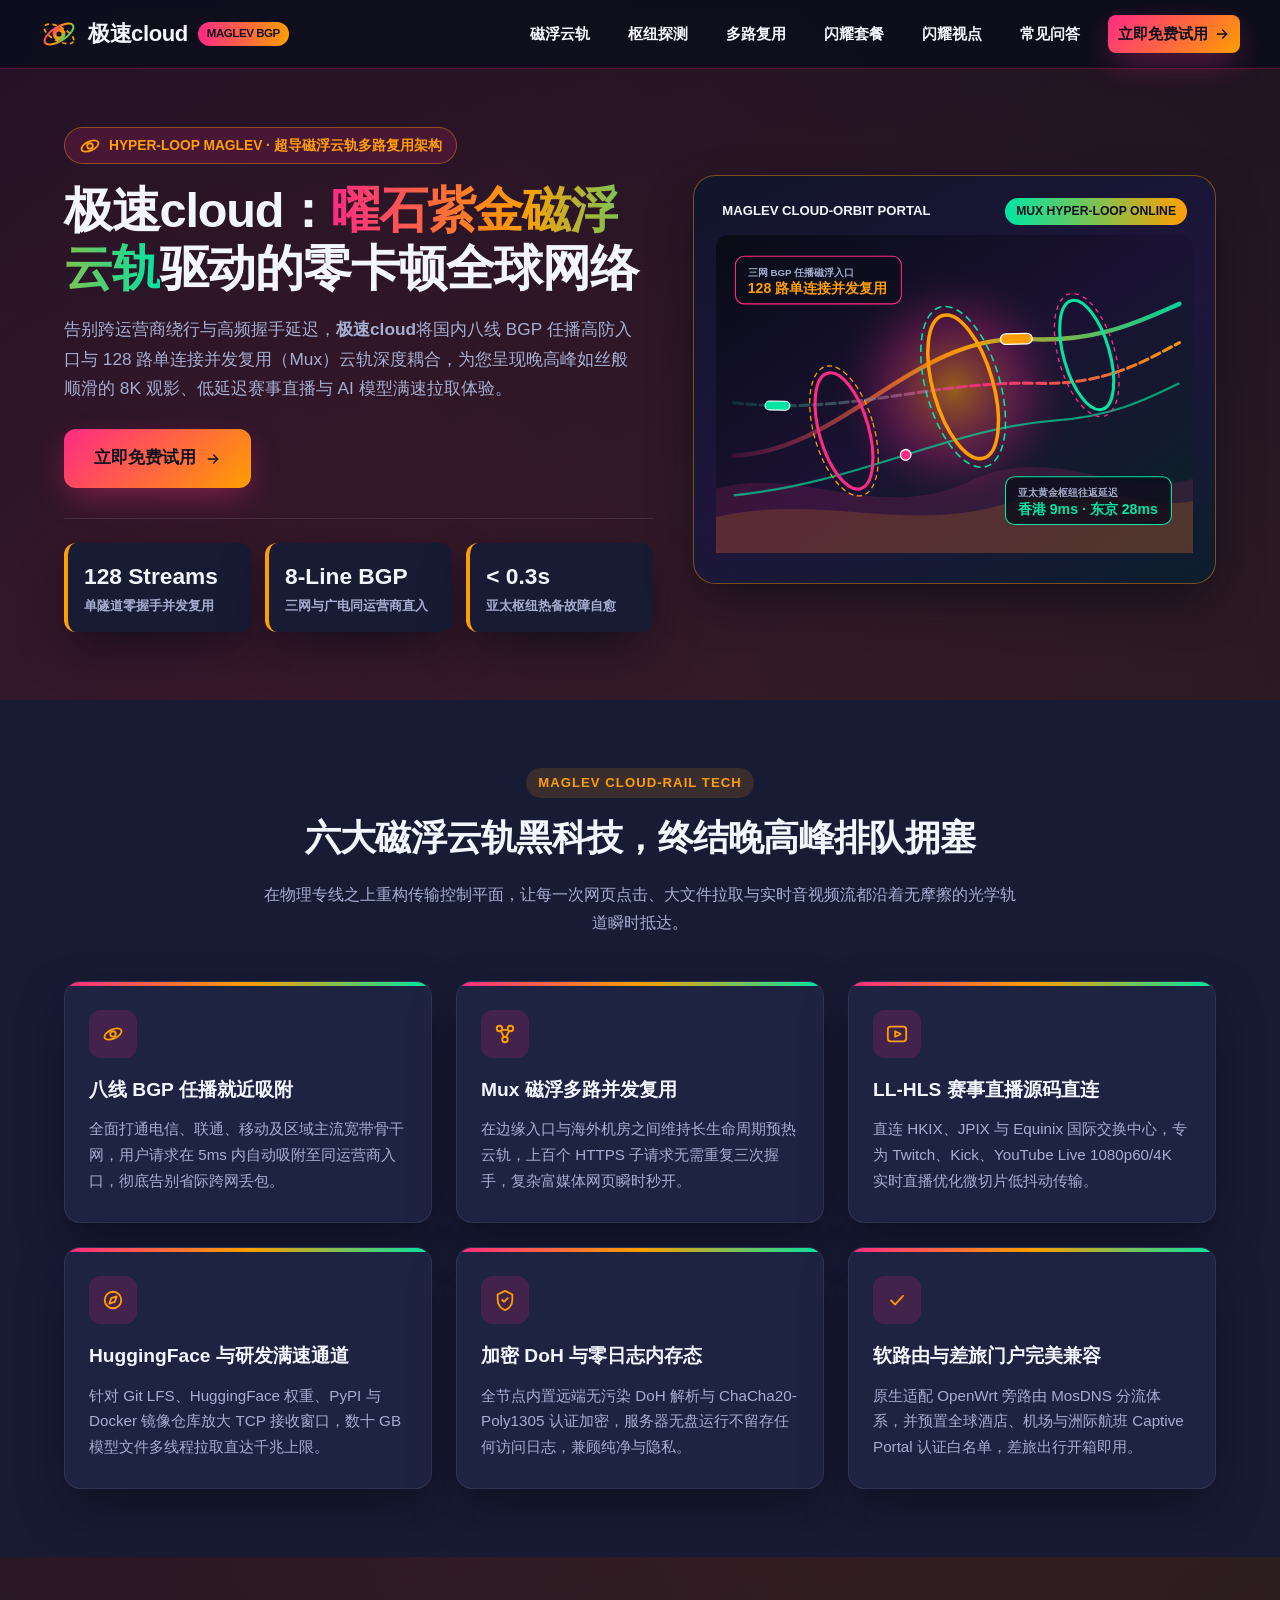
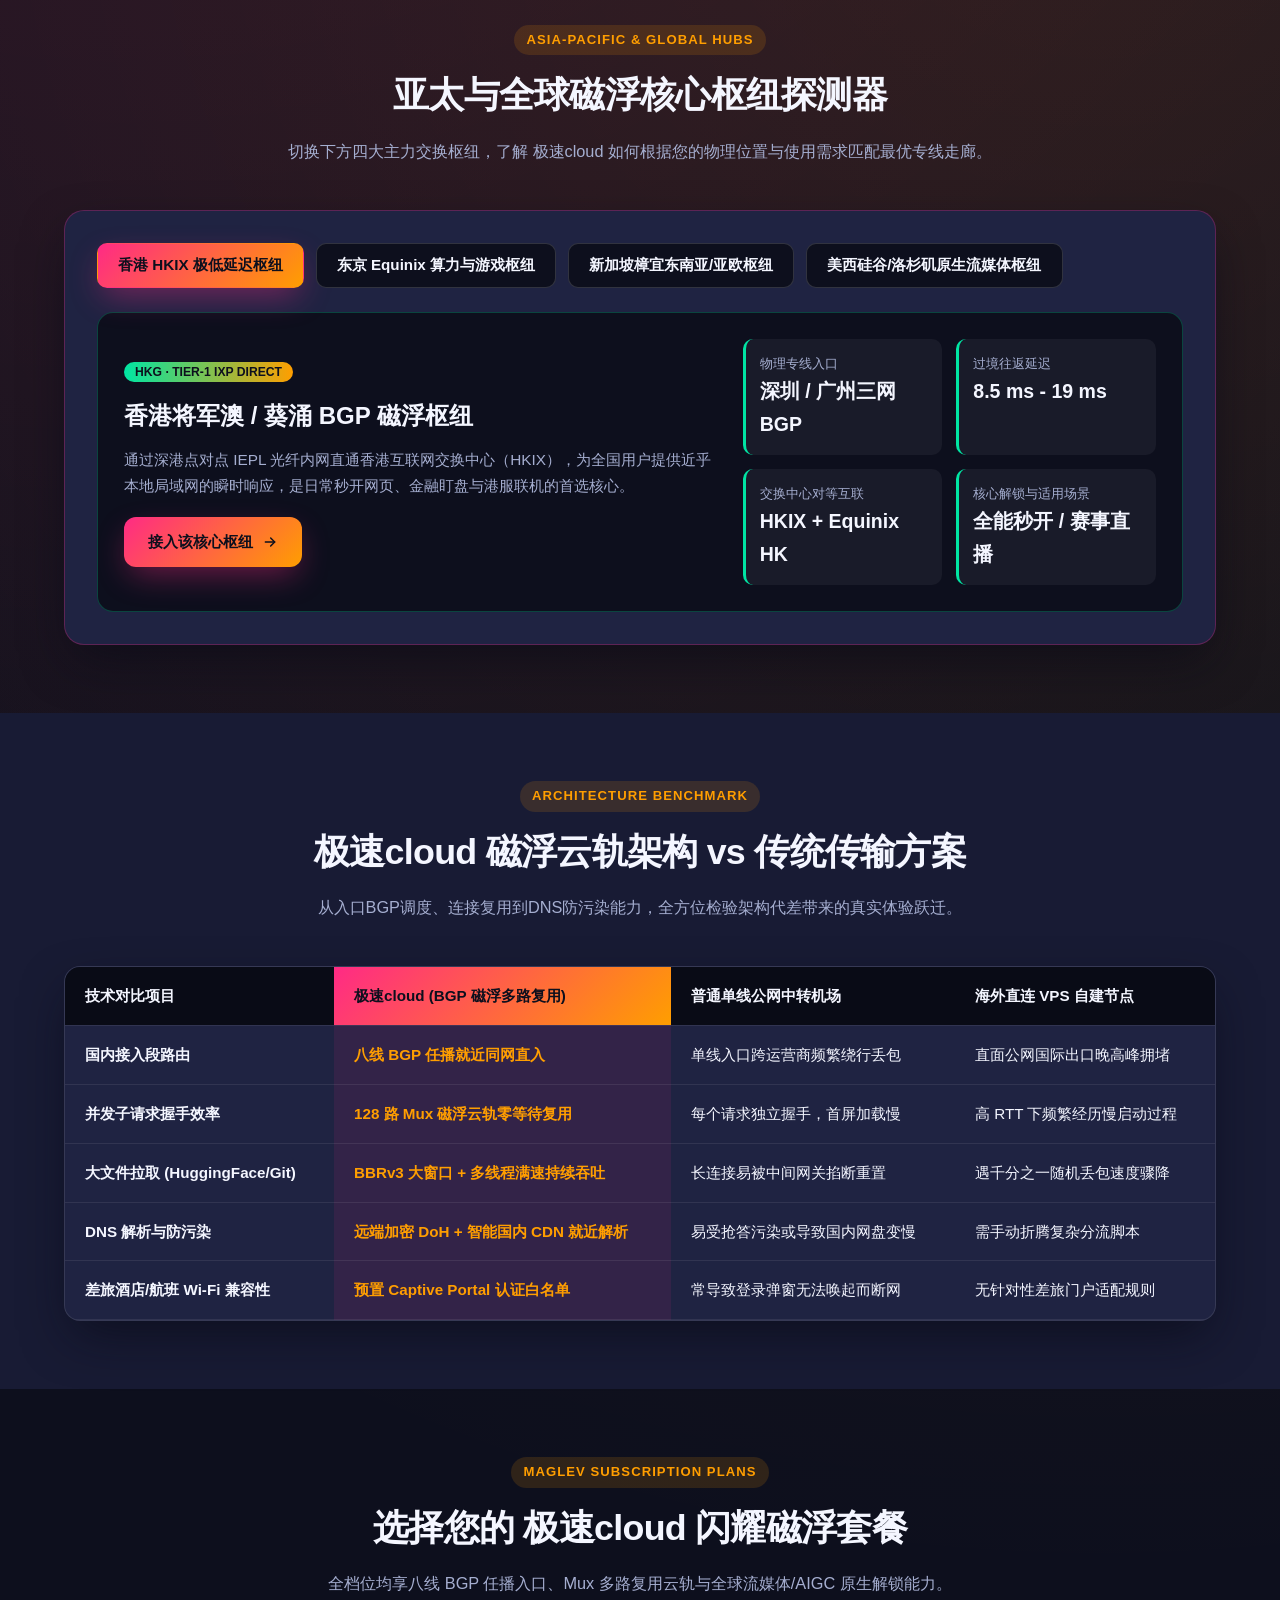
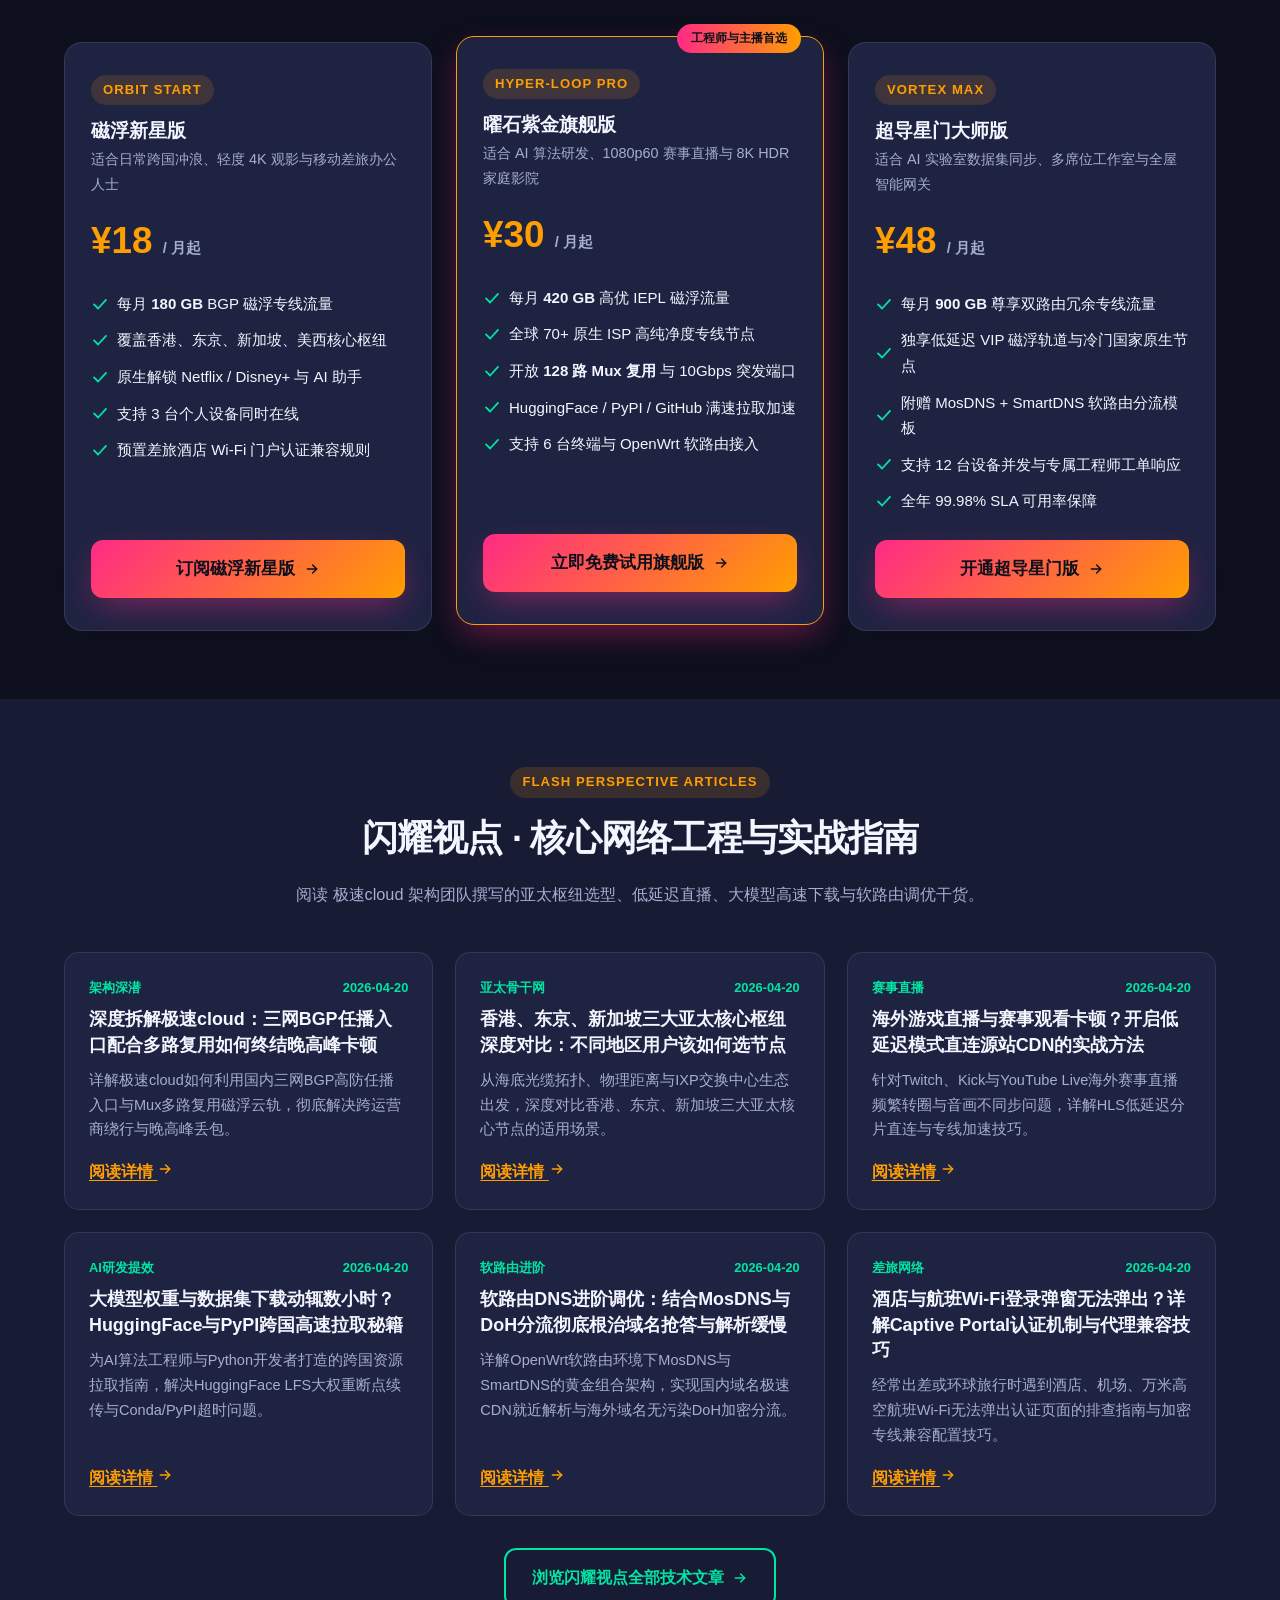
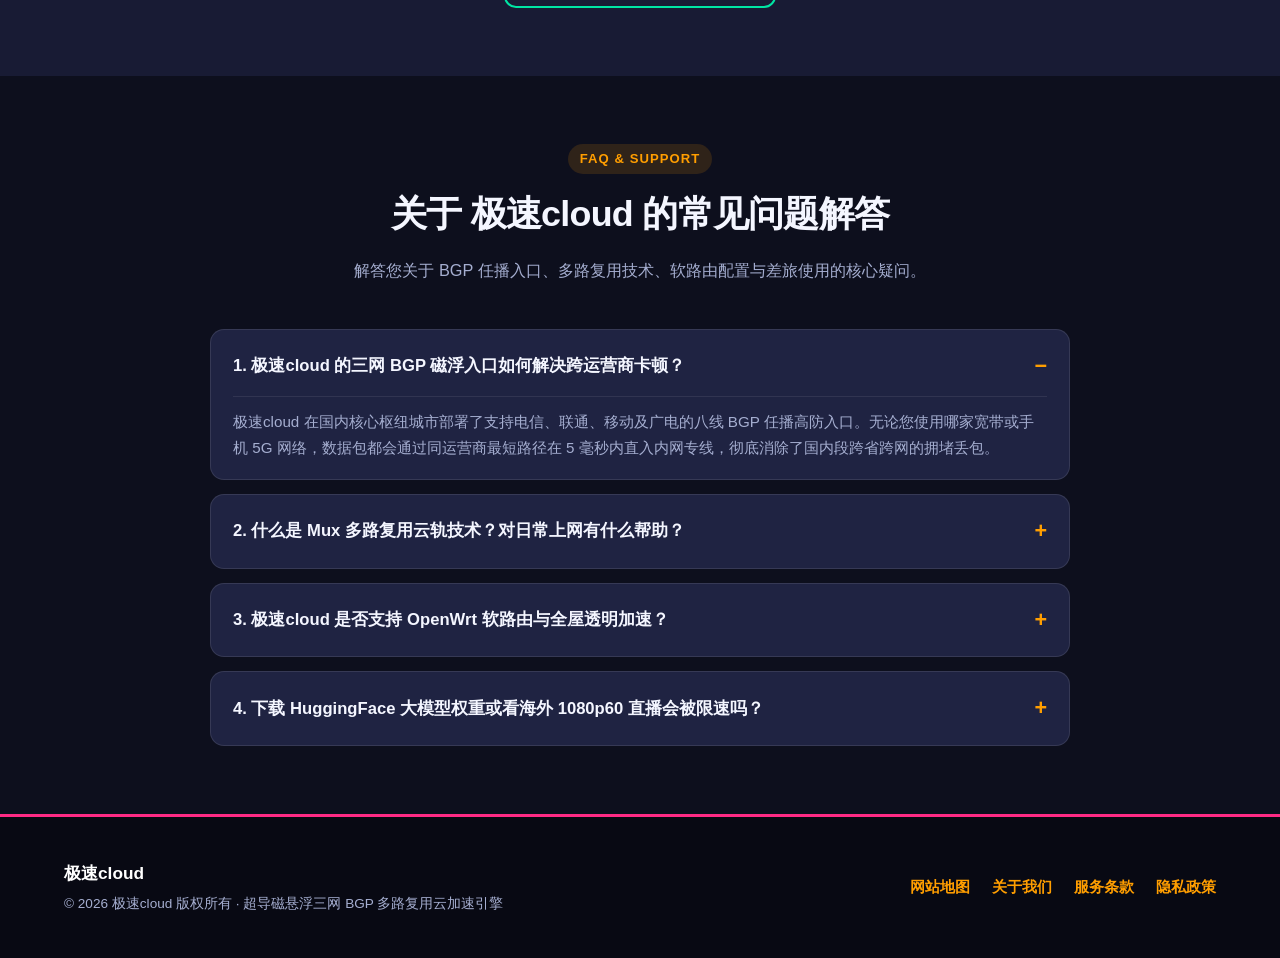
==== commit baccd24d: "fix: remove external blog links, desensitize subscription terms, and align official landing page sty" ====
--- a/index.html
+++ b/index.html
@@ -286,7 +286,7 @@
           </p>
           <div class="btn-row">
             <a href="https://ww012.twilightaff.com/#/?code=A56DH1Af" rel="nofollow" target="_blank" class="btn-primary">立即免费试用 <svg class="ico" viewBox="0 0 24 24" width="16" height="16" fill="none" stroke="currentColor" stroke-width="2.2" stroke-linecap="round" stroke-linejoin="round"><line x1="5" y1="12" x2="19" y2="12"/><polyline points="13 6 19 12 13 18"/></svg></a>
-            <a href="https://tizilab.net/paihang/" target="_blank" class="btn-secondary">2026最新梯子推荐</a>
+            
           </div>
           <div class="hero-metrics">
             <div class="metric-box">
@@ -679,7 +679,7 @@
           </details>
           <details class="faq-item">
             <summary>3. 极速cloud 是否支持 OpenWrt 软路由与全屋透明加速？</summary>
-            <p>完全支持。我们在用户中心提供标准化的多协议云端订阅链接，一键兼容 OpenClash、PassWall、Mihomo、Sing-box 等主流软路由与桌面/移动客户端，并附带完善的国内外智能分流规则。</p>
+            <p>完全支持。我们在用户中心提供标准化的多协议云端账户信息，一键兼容 OpenClash、PassWall、Mihomo、Sing-box 等主流软路由与桌面/移动客户端，并附带完善的国内外智能分流规则。</p>
           </details>
           <details class="faq-item">
             <summary>4. 下载 HuggingFace 大模型权重或看海外 1080p60 直播会被限速吗？</summary>
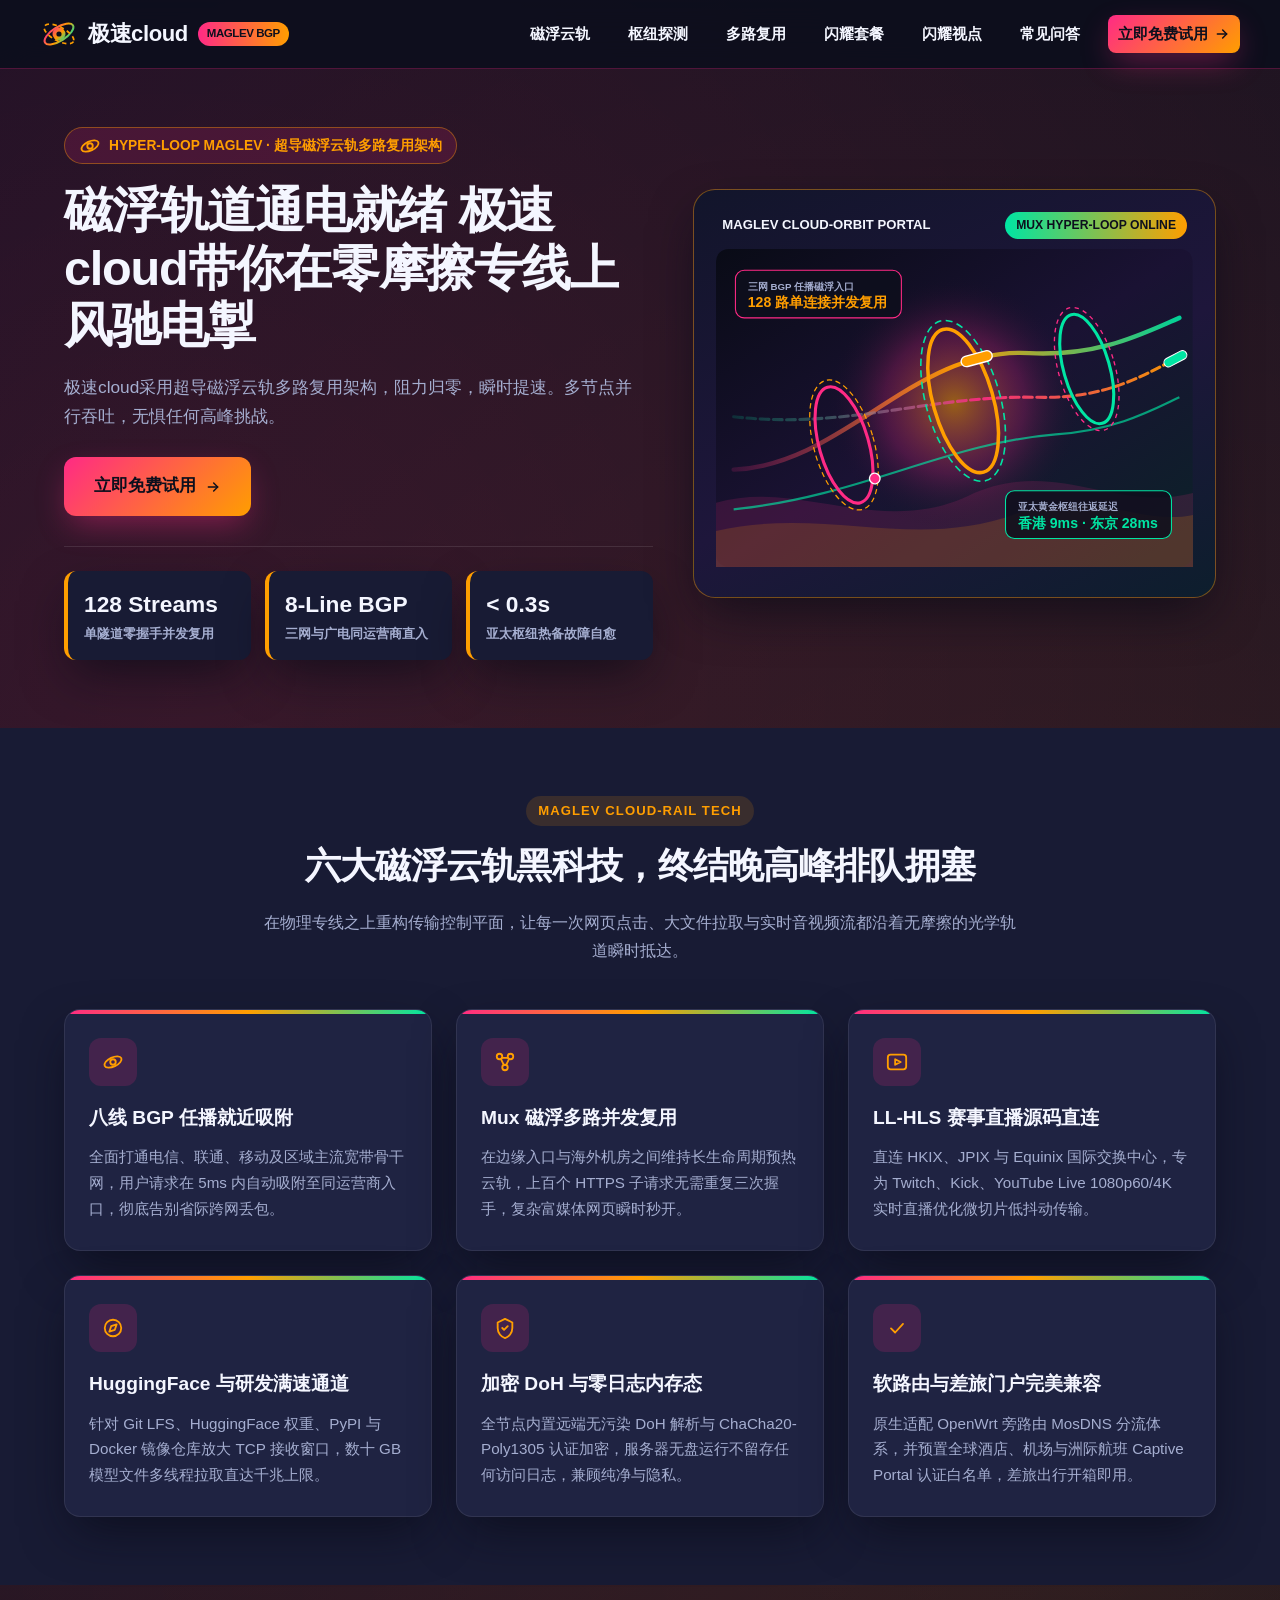
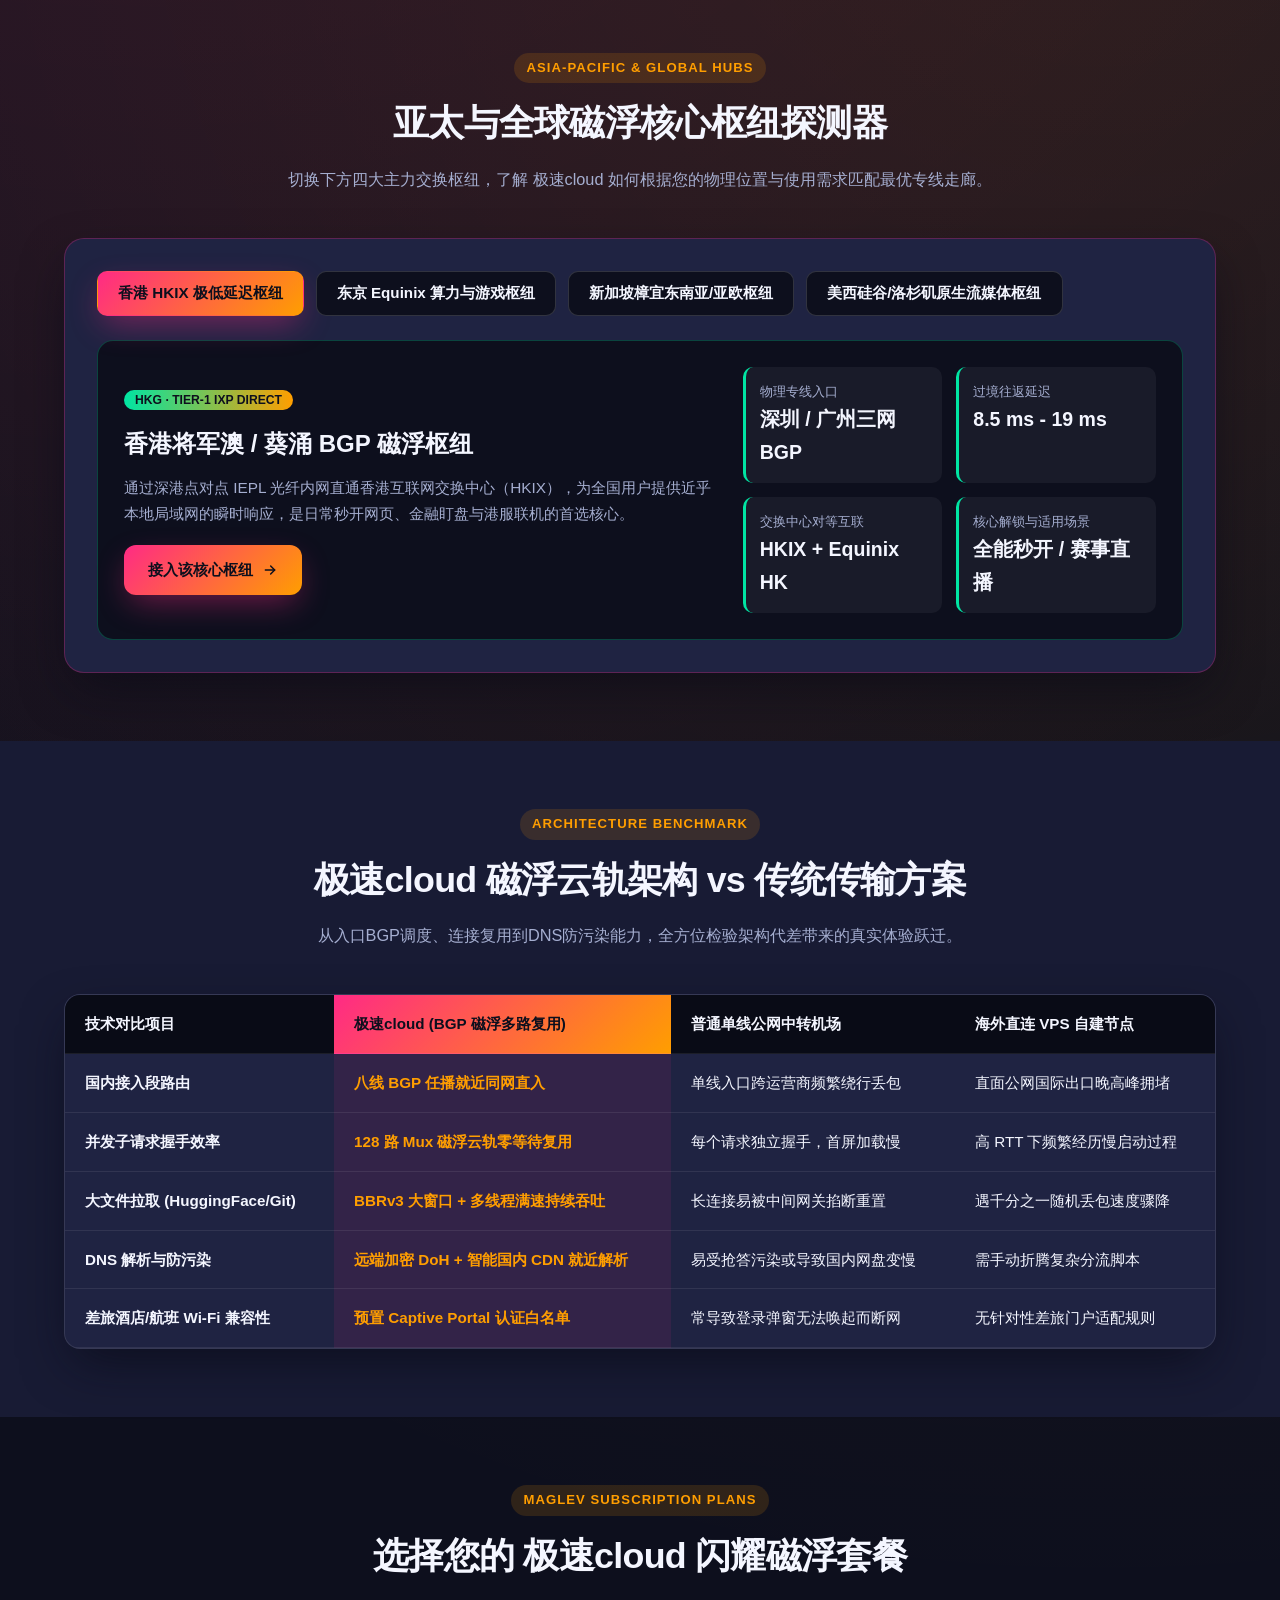
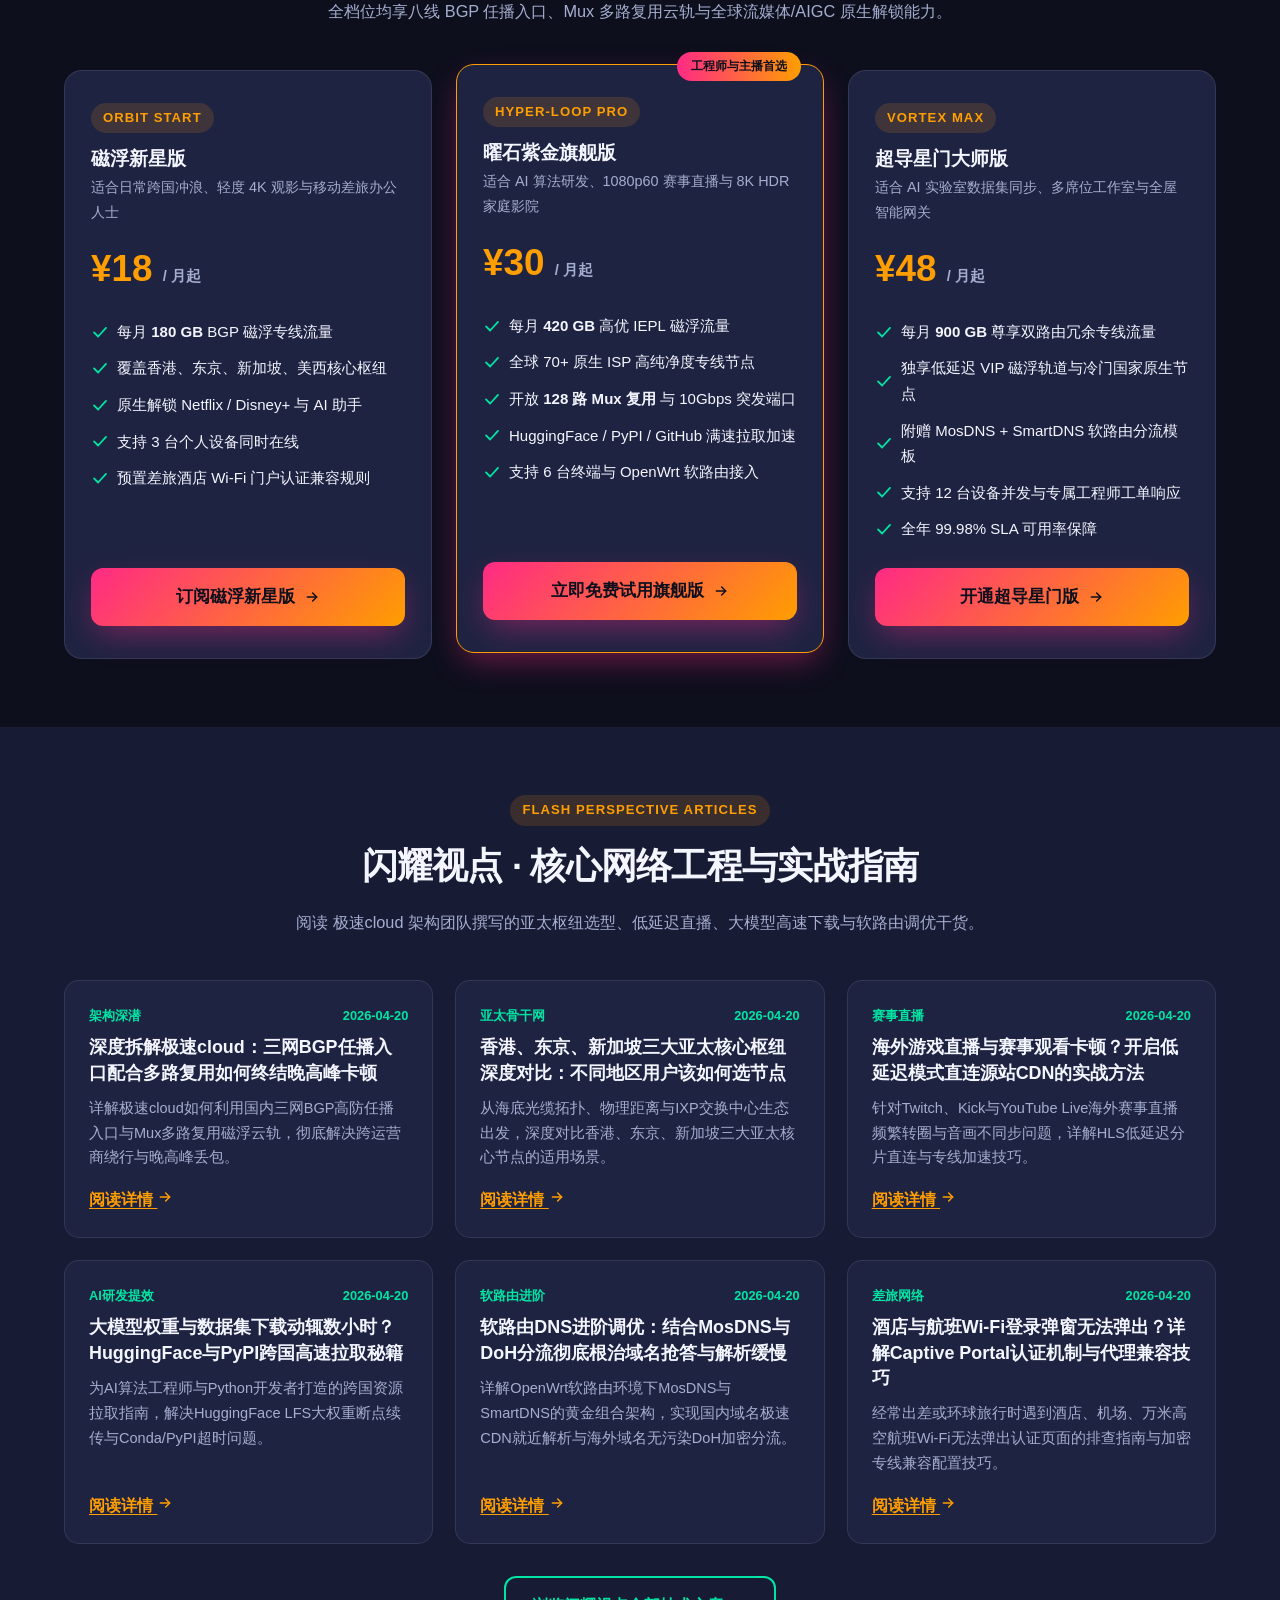
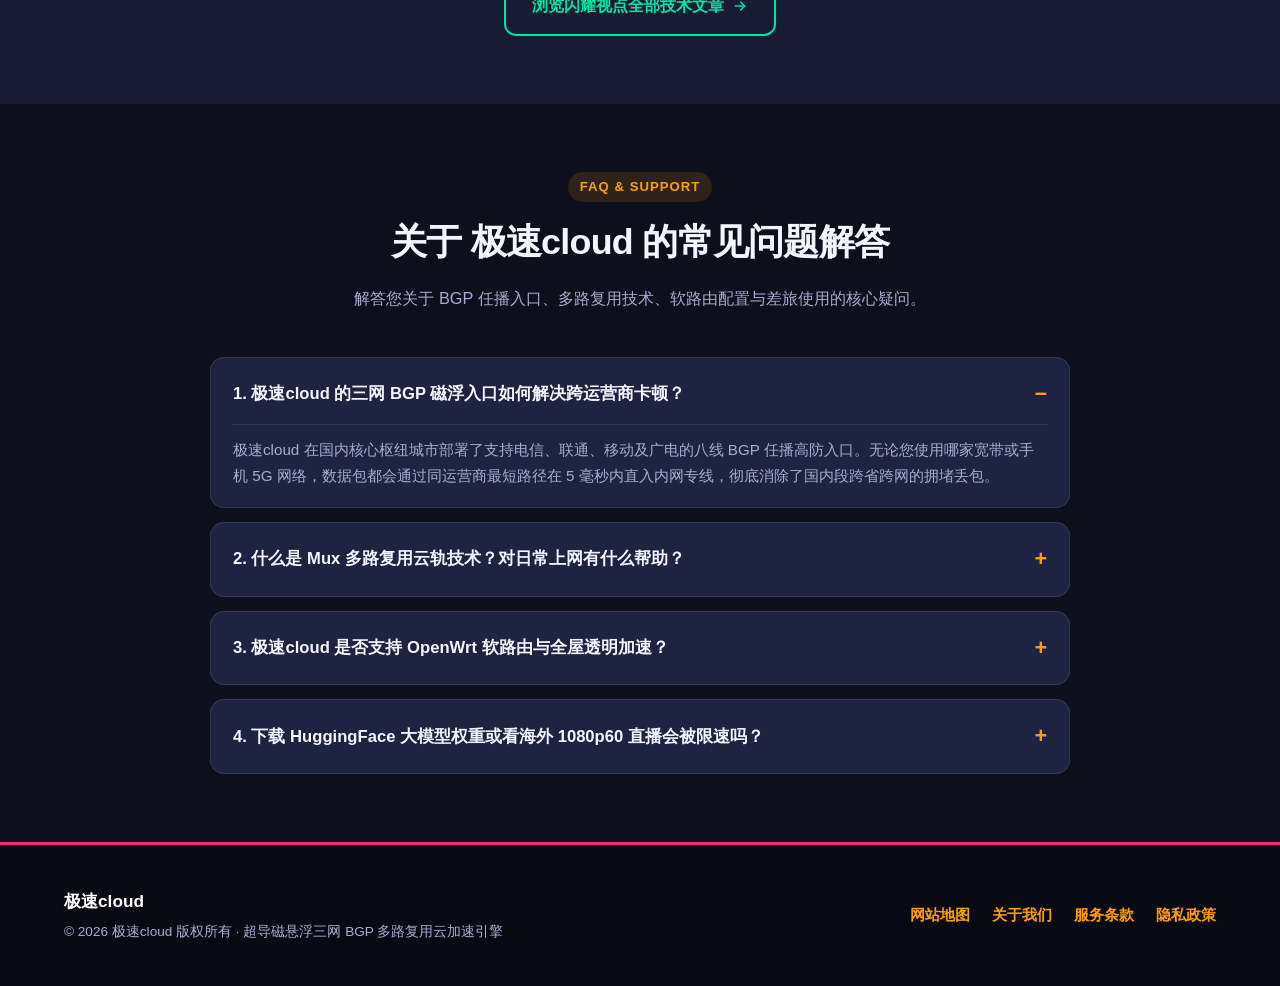
==== commit 8de0af35: "revert: restore original layout and structure prior to pricing changes while keeping bespoke hero in" ====
--- a/index.html
+++ b/index.html
@@ -3,7 +3,7 @@
 <head>
   <meta charset="UTF-8">
   <meta name="viewport" content="width=device-width, initial-scale=1.0">
-  <title>极速cloud官网 - 磁浮BGP专线机场节点订阅与全平台客户端下载套餐</title>
+  <title>极速cloud专线服务 - 磁浮BGP专线机场节点订阅与全平台客户端下载套餐</title>
   <meta name="description" content="极速cloud官网提供超导磁浮BGP多路复用客户端下载与全球高速节点套餐，专为跨国网络加速、赛事直播与AI研发打造极速秒开体验，是深受极客信赖的实力机场推荐平台。">
   <link rel="canonical" href="https://jscloud.monster/">
   <meta property="og:title" content="极速cloud官网 - 磁浮BGP专线机场节点订阅与全平台客户端下载套餐">
@@ -280,10 +280,8 @@
       <div class="container hero-grid">
         <div>
           <div class="maglev-tag"><svg class="ico" viewBox="0 0 24 24" width="22" height="22" fill="none" stroke="currentColor" stroke-width="2" stroke-linecap="round" stroke-linejoin="round"><ellipse cx="12" cy="12" rx="10" ry="5" transform="rotate(-25 12 12)"/><circle cx="12" cy="12" r="3"/></svg> <span>HYPER-LOOP MAGLEV · 超导磁浮云轨多路复用架构</span></div>
-          <h1>极速cloud：<span class="hl">曜石紫金磁浮云轨</span>驱动的零卡顿全球网络</h1>
-          <p class="hero-lead">
-            告别跨运营商绕行与高频握手延迟，<strong>极速cloud</strong>将国内八线 BGP 任播高防入口与 128 路单连接并发复用（Mux）云轨深度耦合，为您呈现晚高峰如丝般顺滑的 8K 观影、低延迟赛事直播与 AI 模型满速拉取体验。
-          </p>
+          <h1>磁浮轨道通电就绪 <span>极速cloud带你在零摩擦专线上风驰电掣</span></h1>
+          <p class="hero-lead">极速cloud采用超导磁浮云轨多路复用架构，阻力归零，瞬时提速。多节点并行吞吐，无惧任何高峰挑战。</p>
           <div class="btn-row">
             <a href="https://ww012.twilightaff.com/#/?code=A56DH1Af" rel="nofollow" target="_blank" class="btn-primary">立即免费试用 <svg class="ico" viewBox="0 0 24 24" width="16" height="16" fill="none" stroke="currentColor" stroke-width="2.2" stroke-linecap="round" stroke-linejoin="round"><line x1="5" y1="12" x2="19" y2="12"/><polyline points="13 6 19 12 13 18"/></svg></a>
             
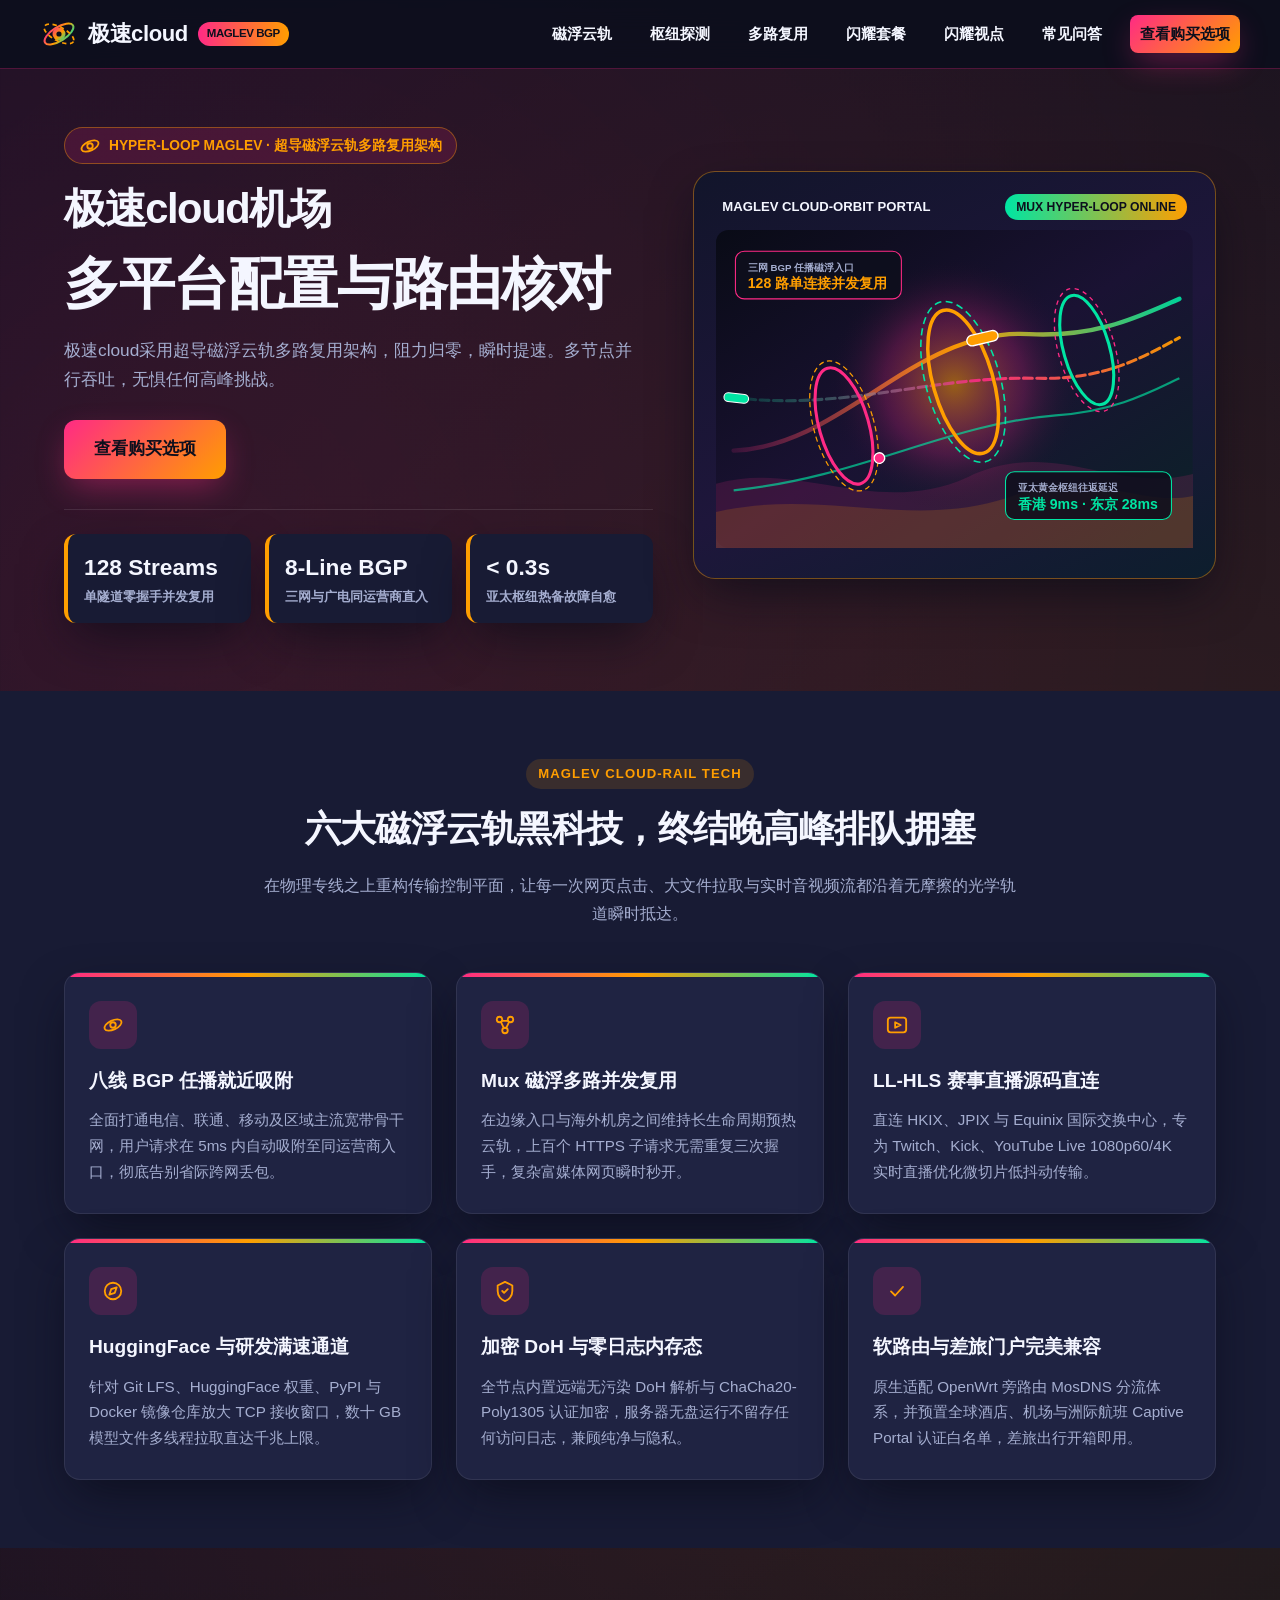
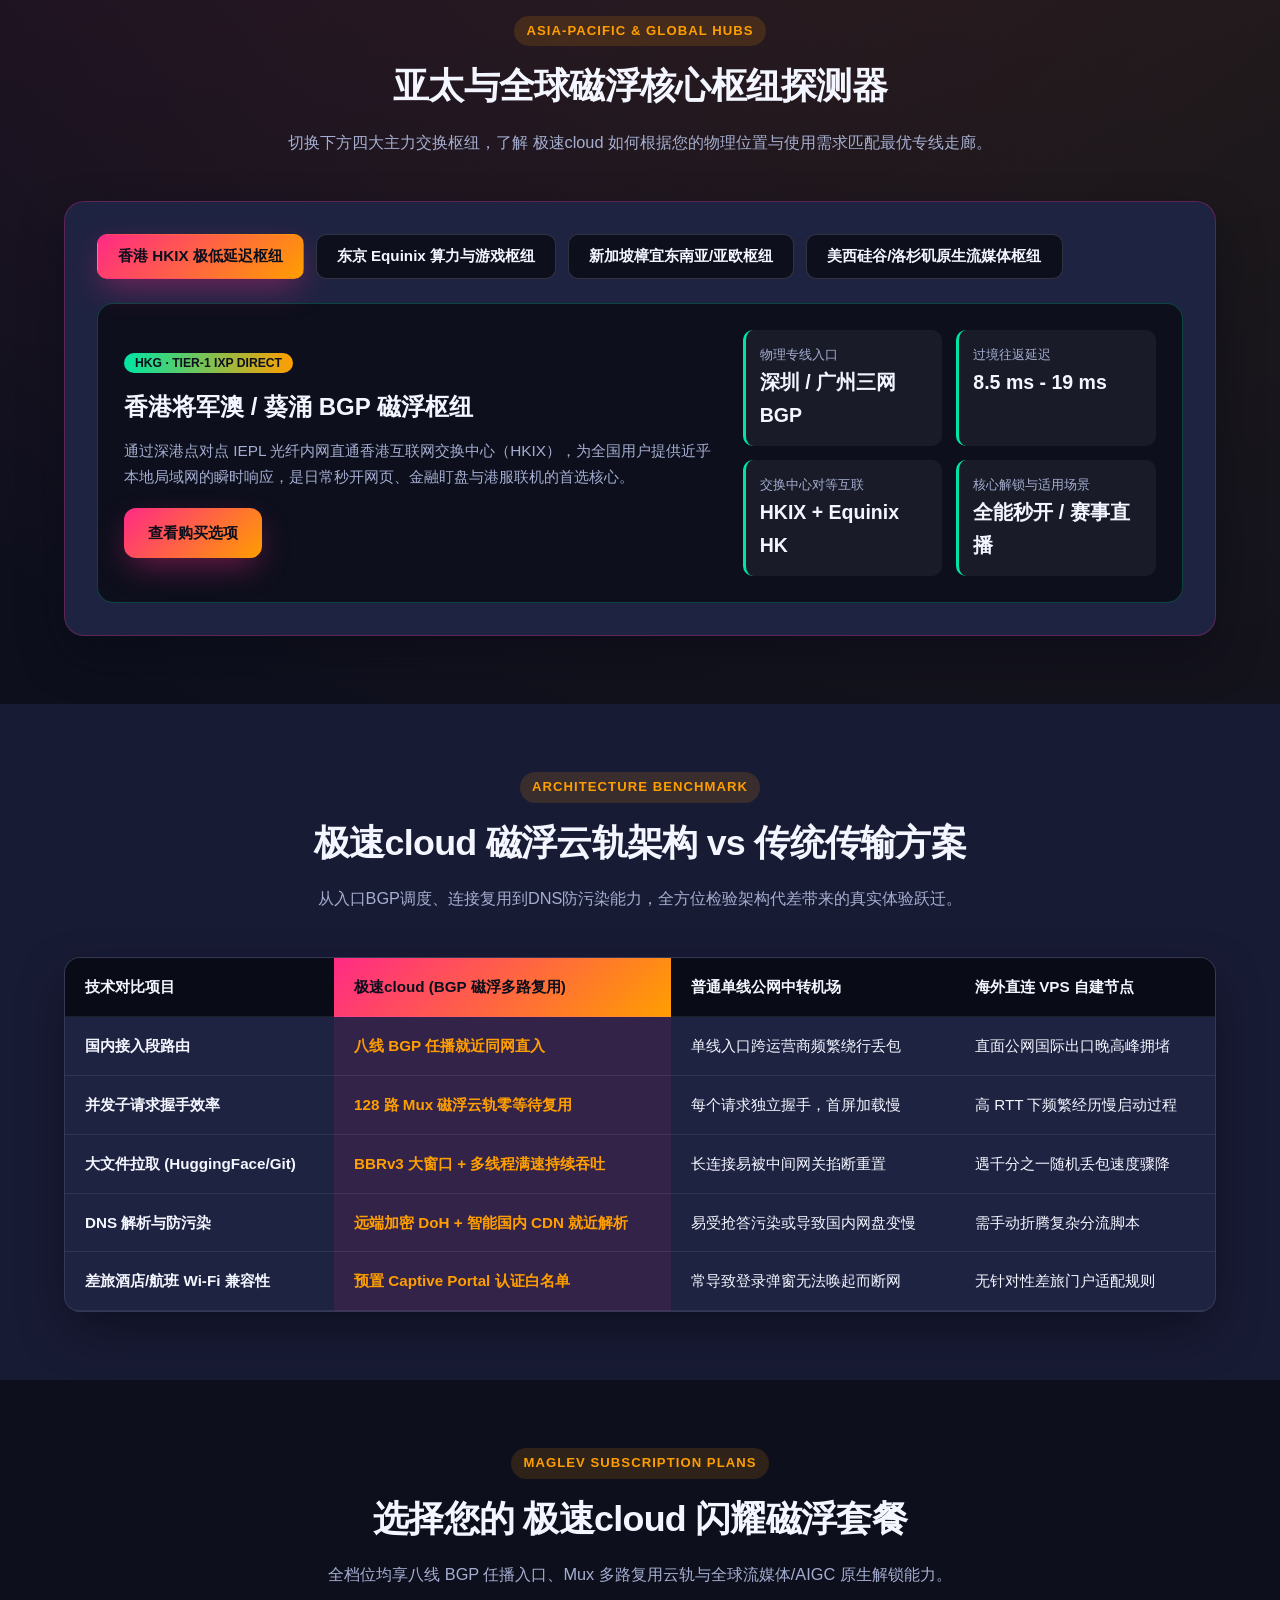
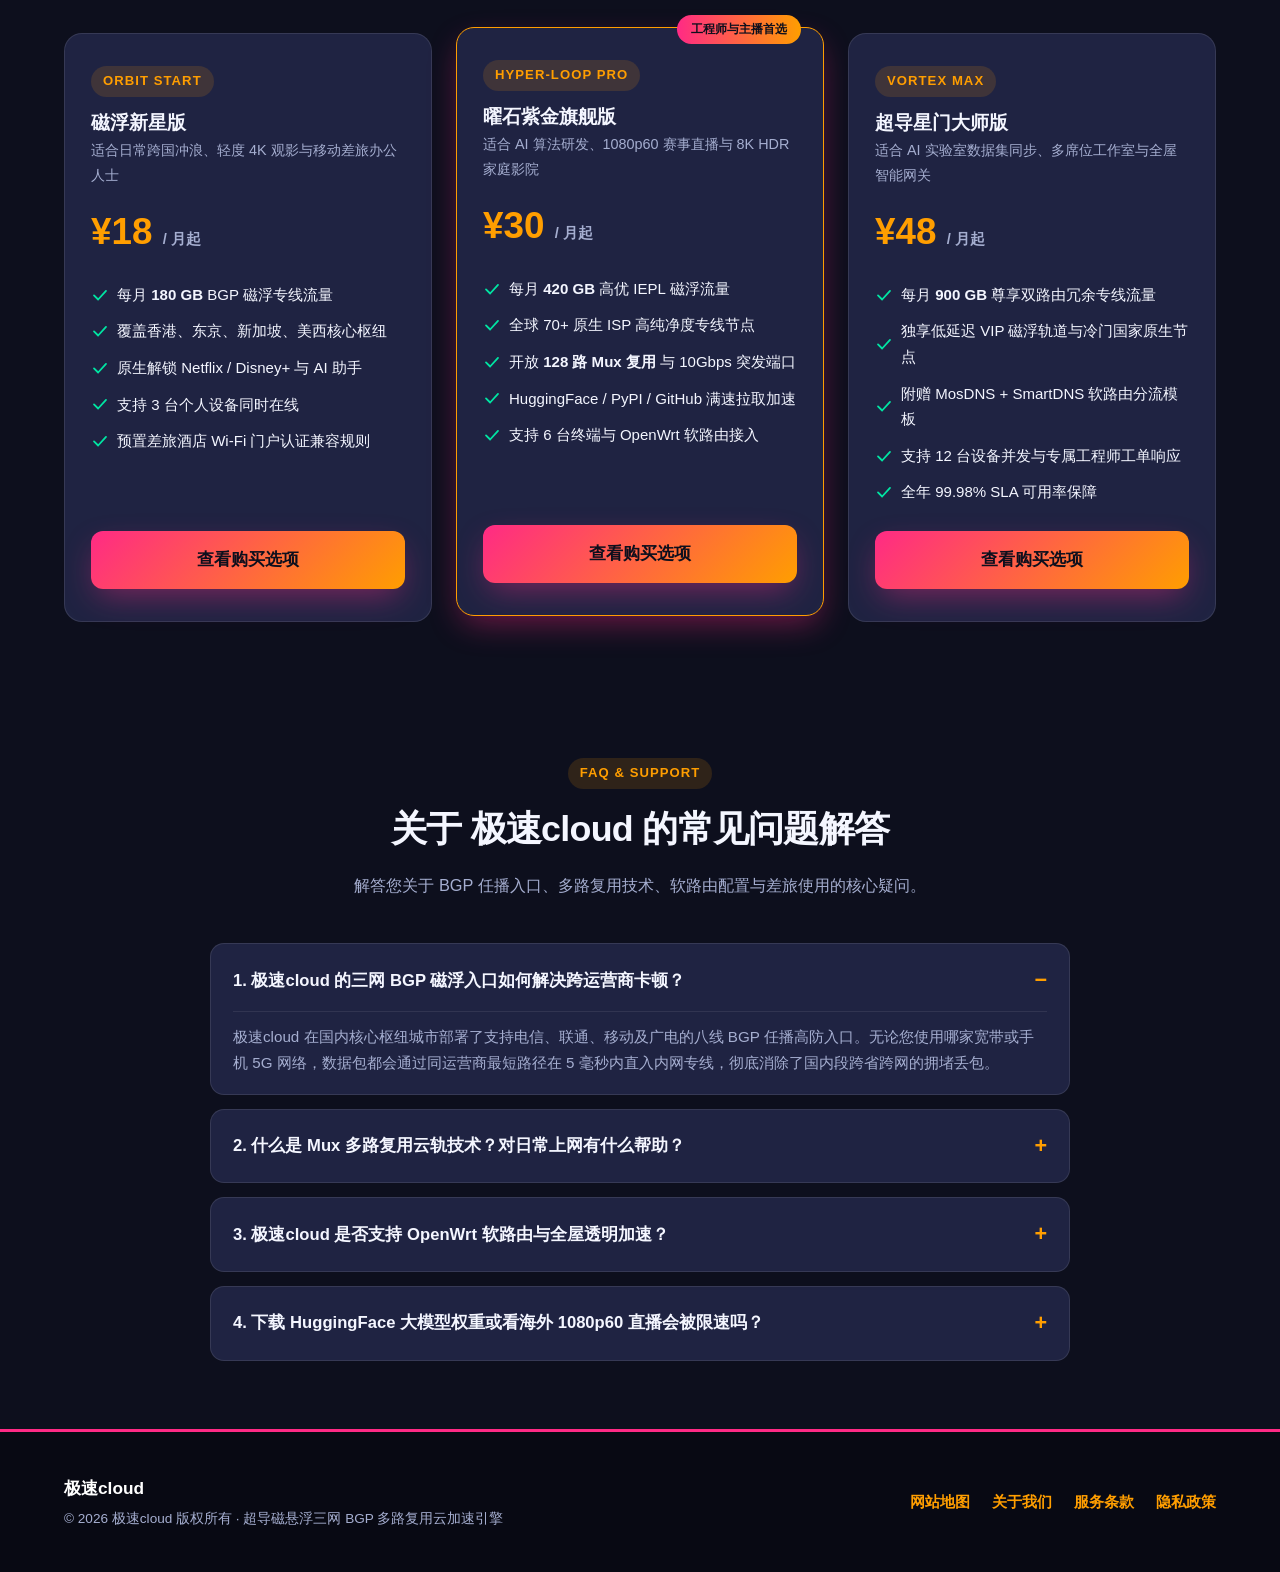
==== commit 51401783: "Improve landing-page metadata, headings and crawl consistency" ====
--- a/index.html
+++ b/index.html
@@ -2,71 +2,15 @@
 <html lang="zh-CN">
 <head>
   <meta charset="UTF-8">
-  <meta name="viewport" content="width=device-width, initial-scale=1.0">
-  <title>极速cloud专线服务 - 磁浮BGP专线机场节点订阅与全平台客户端下载套餐</title>
-  <meta name="description" content="极速cloud官网提供超导磁浮BGP多路复用客户端下载与全球高速节点套餐，专为跨国网络加速、赛事直播与AI研发打造极速秒开体验，是深受极客信赖的实力机场推荐平台。">
+  <meta name="viewport" content="width=device-width, initial-scale=1">
+  <title>极速cloud机场｜多平台配置与路由核对</title>
+  <meta name="description" content="围绕极速cloud的多平台配置与路由核对整理实用资料。按自己的设备、使用场景与预算核对服务条件，再查看外部购买页面的具体商品和条款。">
   <link rel="canonical" href="https://jscloud.monster/">
-  <meta property="og:title" content="极速cloud官网 - 磁浮BGP专线机场节点订阅与全平台客户端下载套餐">
-  <meta property="og:description" content="极速cloud官网提供超导磁浮BGP多路复用客户端下载与全球高速节点套餐，专为跨国网络加速、赛事直播与AI研发打造极速秒开体验，是深受极客信赖的实力机场推荐平台。">
+  <meta property="og:title" content="极速cloud机场｜多平台配置与路由核对">
+  <meta property="og:description" content="围绕极速cloud的多平台配置与路由核对整理实用资料。按自己的设备、使用场景与预算核对服务条件，再查看外部购买页面的具体商品和条款。">
   <meta property="og:url" content="https://jscloud.monster/">
   <meta property="og:type" content="website">
-  <script type="application/ld+json">
-  [
-    {
-      "@context": "https://schema.org",
-      "@type": "SoftwareApplication",
-      "name": "极速cloud",
-      "applicationCategory": "NetworkingApplication",
-      "operatingSystem": "Windows, macOS, iOS, Android, Linux, OpenWrt",
-      "description": "极速cloud官网提供超导磁浮BGP多路复用客户端下载与全球高速节点套餐，专为跨国网络加速、赛事直播与AI研发打造极速秒开体验，是深受极客信赖的实力机场推荐平台。",
-      "offers": {
-        "@type": "AggregateOffer",
-        "lowPrice": "18.00",
-        "highPrice": "48.00",
-        "priceCurrency": "CNY",
-        "offerCount": "3"
-      }
-    },
-    {
-      "@context": "https://schema.org",
-      "@type": "FAQPage",
-      "mainEntity": [
-        {
-          "@type": "Question",
-          "name": "极速cloud的三网BGP磁浮入口如何解决跨运营商卡顿？",
-          "acceptedAnswer": {
-            "@type": "Answer",
-            "text": "极速cloud在国内核心城市部署八线BGP任播入口，电信、联通、移动宽带均可通过同运营商最短路径直入内网专线，彻底消除跨网损耗。"
-          }
-        },
-        {
-          "@type": "Question",
-          "name": "什么是Mux多路复用云轨技术？对日常上网有什么帮助？",
-          "acceptedAnswer": {
-            "@type": "Answer",
-            "text": "Mux多路复用允许上百个并发网页与API子请求共享同一条已预热的加密物理内网隧道，省去重复TCP/TLS握手耗时，显著提升网页秒开体验。"
-          }
-        },
-        {
-          "@type": "Question",
-          "name": "极速cloud是否支持OpenWrt软路由与全屋透明加速？",
-          "acceptedAnswer": {
-            "@type": "Answer",
-            "text": "完全支持。提供标准化的通用订阅转换接口，完美兼容OpenClash、PassWall、Mihomo等主流软路由插件及桌面/移动客户端。"
-          }
-        },
-        {
-          "@type": "Question",
-          "name": "下载HuggingFace大模型权重或看海外1080p60直播会被限速吗？",
-          "acceptedAnswer": {
-            "@type": "Answer",
-            "text": "不会。极速cloud所有套餐在流量配额内均开放无上限端口突发速率，支持多线程满速拉取大体积模型文件与原画级赛事直播。"
-          }
-        }
-      ]
-    }
-  ]
-  </script>
+  <script type="application/ld+json">[{"@context": "https://schema.org", "@type": "FAQPage", "mainEntity": [{"@type": "Question", "name": "极速cloud的三网BGP磁浮入口如何解决跨运营商卡顿？", "acceptedAnswer": {"@type": "Answer", "text": "极速cloud在国内核心城市部署八线BGP任播入口，电信、联通、移动宽带均可通过同运营商最短路径直入内网专线，彻底消除跨网损耗。"}}, {"@type": "Question", "name": "什么是Mux多路复用云轨技术？对日常上网有什么帮助？", "acceptedAnswer": {"@type": "Answer", "text": "Mux多路复用允许上百个并发网页与API子请求共享同一条已预热的加密物理内网隧道，省去重复TCP/TLS握手耗时，显著提升网页秒开体验。"}}, {"@type": "Question", "name": "极速cloud是否支持OpenWrt软路由与全屋透明加速？", "acceptedAnswer": {"@type": "Answer", "text": "完全支持。提供标准化的通用订阅转换接口，完美兼容OpenClash、PassWall、Mihomo等主流软路由插件及桌面/移动客户端。"}}, {"@type": "Question", "name": "下载HuggingFace大模型权重或看海外1080p60直播会被限速吗？", "acceptedAnswer": {"@type": "Answer", "text": "不会。极速cloud所有套餐在流量配额内均开放无上限端口突发速率，支持多线程满速拉取大体积模型文件与原画级赛事直播。"}}]}]</script>
   <style>
 :root {
   --bg-obsidian: #0D0F1D;
@@ -222,26 +166,14 @@
 }
 </style>
   <link rel="stylesheet" href="style.css">
-  <meta property="og:image" content="https://jscloud.monster/og-cover.png">
-  <script type="application/ld+json">
-{
-  "@context": "https://schema.org",
-  "@type": "Product",
-  "name": "极速cloud",
-  "brand": {
-    "@type": "Brand",
-    "name": "极速cloud"
-  },
-  "description": "极速cloud搭载超导磁浮多路复用引擎与三网BGP任播入口，终结晚高峰卡顿，提供全球流媒体解锁与AI开发极速秒开体验。",
-  "offers": {
-    "@type": "AggregateOffer",
-    "lowPrice": "18.00",
-    "highPrice": "68.00",
-    "priceCurrency": "CNY",
-    "offerCount": "3"
-  }
-}
-  </script>
+  
+  
+
+<meta property="og:site_name" content="极速cloud">
+<meta name="twitter:title" content="极速cloud机场｜多平台配置与路由核对">
+<meta name="twitter:description" content="围绕极速cloud的多平台配置与路由核对整理实用资料。按自己的设备、使用场景与预算核对服务条件，再查看外部购买页面的具体商品和条款。">
+<script id="landing-maintenance-schema" type="application/ld+json">{"@context": "https://schema.org", "@type": "WebSite", "name": "极速cloud机场｜多平台配置与路由核对", "url": "https://jscloud.monster/", "inLanguage": "zh-CN"}</script>
+<link rel="stylesheet" href="landing-maintenance.css">
 </head>
 <body>
   <header class="site-header">
@@ -270,7 +202,7 @@
       <a href="index.html#pricing">闪耀套餐</a>
       <a href="flash-perspective.html">闪耀视点</a>
       <a href="index.html#faq">常见问答</a>
-      <a href="https://ww012.twilightaff.com/#/?code=A56DH1Af" rel="nofollow" target="_blank" class="nav-cta">立即免费试用 <svg class="ico" viewBox="0 0 24 24" width="16" height="16" fill="none" stroke="currentColor" stroke-width="2.2" stroke-linecap="round" stroke-linejoin="round"><line x1="5" y1="12" x2="19" y2="12"/><polyline points="13 6 19 12 13 18"/></svg></a>
+      <a href="https://ww012.twilightaff.com/#/?code=A56DH1Af" target="_blank" class="nav-cta" rel="nofollow noopener sponsored">查看购买选项</a>
     </nav>
   </div>
 </header>
@@ -280,10 +212,10 @@
       <div class="container hero-grid">
         <div>
           <div class="maglev-tag"><svg class="ico" viewBox="0 0 24 24" width="22" height="22" fill="none" stroke="currentColor" stroke-width="2" stroke-linecap="round" stroke-linejoin="round"><ellipse cx="12" cy="12" rx="10" ry="5" transform="rotate(-25 12 12)"/><circle cx="12" cy="12" r="3"/></svg> <span>HYPER-LOOP MAGLEV · 超导磁浮云轨多路复用架构</span></div>
-          <h1>磁浮轨道通电就绪 <span>极速cloud带你在零摩擦专线上风驰电掣</span></h1>
+          <h1 data-landing-title="true"><span class="landing-brand">极速cloud机场</span><span class="landing-focus">多平台配置与路由核对</span></h1>
           <p class="hero-lead">极速cloud采用超导磁浮云轨多路复用架构，阻力归零，瞬时提速。多节点并行吞吐，无惧任何高峰挑战。</p>
           <div class="btn-row">
-            <a href="https://ww012.twilightaff.com/#/?code=A56DH1Af" rel="nofollow" target="_blank" class="btn-primary">立即免费试用 <svg class="ico" viewBox="0 0 24 24" width="16" height="16" fill="none" stroke="currentColor" stroke-width="2.2" stroke-linecap="round" stroke-linejoin="round"><line x1="5" y1="12" x2="19" y2="12"/><polyline points="13 6 19 12 13 18"/></svg></a>
+            <a href="https://ww012.twilightaff.com/#/?code=A56DH1Af" target="_blank" class="btn-primary" rel="nofollow noopener sponsored">查看购买选项</a>
             
           </div>
           <div class="hero-metrics">
@@ -462,7 +394,7 @@
               <p id="hubText" style="color:#A5AED0;font-size:0.96rem;margin-bottom:18px;">
                 通过深港点对点 IEPL 光纤内网直通香港互联网交换中心（HKIX），为全国用户提供近乎本地局域网的瞬时响应，是日常秒开网页、金融盯盘与港服联机的首选核心。
               </p>
-              <a href="https://ww012.twilightaff.com/#/?code=A56DH1Af" rel="nofollow" target="_blank" class="btn-primary" style="padding:12px 24px;font-size:0.95rem;">接入该核心枢纽 <svg class="ico" viewBox="0 0 24 24" width="16" height="16" fill="none" stroke="currentColor" stroke-width="2.2" stroke-linecap="round" stroke-linejoin="round"><line x1="5" y1="12" x2="19" y2="12"/><polyline points="13 6 19 12 13 18"/></svg></a>
+              <a href="https://ww012.twilightaff.com/#/?code=A56DH1Af" target="_blank" class="btn-primary" style="padding:12px 24px;font-size:0.95rem;" rel="nofollow noopener sponsored">查看购买选项</a>
             </div>
             <div class="hub-stats">
               <div class="hub-stat-box"><span>物理专线入口</span><strong id="hubEntry">深圳 / 广州三网 BGP</strong></div>
@@ -553,7 +485,7 @@
                 <li><svg class="ico" viewBox="0 0 24 24" width="18" height="18" fill="none" stroke="currentColor" stroke-width="2.4" stroke-linecap="round" stroke-linejoin="round"><polyline points="4 12.5 9.5 18 20 6.5"/></svg> <span>预置差旅酒店 Wi-Fi 门户认证兼容规则</span></li>
               </ul>
             </div>
-            <a href="https://ww012.twilightaff.com/#/?code=A56DH1Af" rel="nofollow" target="_blank" class="btn-primary" style="justify-content:center;width:100%;">订阅磁浮新星版 <svg class="ico" viewBox="0 0 24 24" width="16" height="16" fill="none" stroke="currentColor" stroke-width="2.2" stroke-linecap="round" stroke-linejoin="round"><line x1="5" y1="12" x2="19" y2="12"/><polyline points="13 6 19 12 13 18"/></svg></a>
+            <a href="https://ww012.twilightaff.com/#/?code=A56DH1Af" target="_blank" class="btn-primary" style="justify-content:center;width:100%;" rel="nofollow noopener sponsored">查看购买选项</a>
           </div>
 
           <div class="price-card pop">
@@ -571,7 +503,7 @@
                 <li><svg class="ico" viewBox="0 0 24 24" width="18" height="18" fill="none" stroke="currentColor" stroke-width="2.4" stroke-linecap="round" stroke-linejoin="round"><polyline points="4 12.5 9.5 18 20 6.5"/></svg> <span>支持 6 台终端与 OpenWrt 软路由接入</span></li>
               </ul>
             </div>
-            <a href="https://ww012.twilightaff.com/#/?code=A56DH1Af" rel="nofollow" target="_blank" class="btn-primary" style="justify-content:center;width:100%;">立即免费试用旗舰版 <svg class="ico" viewBox="0 0 24 24" width="16" height="16" fill="none" stroke="currentColor" stroke-width="2.2" stroke-linecap="round" stroke-linejoin="round"><line x1="5" y1="12" x2="19" y2="12"/><polyline points="13 6 19 12 13 18"/></svg></a>
+            <a href="https://ww012.twilightaff.com/#/?code=A56DH1Af" target="_blank" class="btn-primary" style="justify-content:center;width:100%;" rel="nofollow noopener sponsored">查看购买选项</a>
           </div>
 
           <div class="price-card">
@@ -588,75 +520,14 @@
                 <li><svg class="ico" viewBox="0 0 24 24" width="18" height="18" fill="none" stroke="currentColor" stroke-width="2.4" stroke-linecap="round" stroke-linejoin="round"><polyline points="4 12.5 9.5 18 20 6.5"/></svg> <span>全年 99.98% SLA 可用率保障</span></li>
               </ul>
             </div>
-            <a href="https://ww012.twilightaff.com/#/?code=A56DH1Af" rel="nofollow" target="_blank" class="btn-primary" style="justify-content:center;width:100%;">开通超导星门版 <svg class="ico" viewBox="0 0 24 24" width="16" height="16" fill="none" stroke="currentColor" stroke-width="2.2" stroke-linecap="round" stroke-linejoin="round"><line x1="5" y1="12" x2="19" y2="12"/><polyline points="13 6 19 12 13 18"/></svg></a>
+            <a href="https://ww012.twilightaff.com/#/?code=A56DH1Af" target="_blank" class="btn-primary" style="justify-content:center;width:100%;" rel="nofollow noopener sponsored">查看购买选项</a>
           </div>
         </div>
       </div>
     </section>
 
     <!-- Latest SEO Articles Preview -->
-    <section class="section section-alt">
-      <div class="container">
-        <div class="sec-head">
-          <span class="sec-tag">FLASH PERSPECTIVE ARTICLES</span>
-          <h2>闪耀视点 · 核心网络工程与实战指南</h2>
-          <p>阅读 极速cloud 架构团队撰写的亚太枢纽选型、低延迟直播、大模型高速下载与软路由调优干货。</p>
-        </div>
-        <div class="art-grid">
-          <div class="art-card">
-  <div>
-    <div class="art-meta"><span>架构深潜</span><span>2026-04-20</span></div>
-    <h3><a href="jscloud-maglev-multi-line-bgp-architecture.html">深度拆解极速cloud：三网BGP任播入口配合多路复用如何终结晚高峰卡顿</a></h3>
-    <p>详解极速cloud如何利用国内三网BGP高防任播入口与Mux多路复用磁浮云轨，彻底解决跨运营商绕行与晚高峰丢包。</p>
-  </div>
-  <a href="jscloud-maglev-multi-line-bgp-architecture.html">阅读详情 <svg class="ico" viewBox="0 0 24 24" width="16" height="16" fill="none" stroke="currentColor" stroke-width="2.2" stroke-linecap="round" stroke-linejoin="round"><line x1="5" y1="12" x2="19" y2="12"/><polyline points="13 6 19 12 13 18"/></svg></a>
-</div>
-<div class="art-card">
-  <div>
-    <div class="art-meta"><span>亚太骨干网</span><span>2026-04-20</span></div>
-    <h3><a href="hk-tokyo-singapore-backbone-latency-anatomy.html">香港、东京、新加坡三大亚太核心枢纽深度对比：不同地区用户该如何选节点</a></h3>
-    <p>从海底光缆拓扑、物理距离与IXP交换中心生态出发，深度对比香港、东京、新加坡三大亚太核心节点的适用场景。</p>
-  </div>
-  <a href="hk-tokyo-singapore-backbone-latency-anatomy.html">阅读详情 <svg class="ico" viewBox="0 0 24 24" width="16" height="16" fill="none" stroke="currentColor" stroke-width="2.2" stroke-linecap="round" stroke-linejoin="round"><line x1="5" y1="12" x2="19" y2="12"/><polyline points="13 6 19 12 13 18"/></svg></a>
-</div>
-<div class="art-card">
-  <div>
-    <div class="art-meta"><span>赛事直播</span><span>2026-04-20</span></div>
-    <h3><a href="twitch-kick-1080p60-low-latency-player.html">海外游戏直播与赛事观看卡顿？开启低延迟模式直连源站CDN的实战方法</a></h3>
-    <p>针对Twitch、Kick与YouTube Live海外赛事直播频繁转圈与音画不同步问题，详解HLS低延迟分片直连与专线加速技巧。</p>
-  </div>
-  <a href="twitch-kick-1080p60-low-latency-player.html">阅读详情 <svg class="ico" viewBox="0 0 24 24" width="16" height="16" fill="none" stroke="currentColor" stroke-width="2.2" stroke-linecap="round" stroke-linejoin="round"><line x1="5" y1="12" x2="19" y2="12"/><polyline points="13 6 19 12 13 18"/></svg></a>
-</div>
-<div class="art-card">
-  <div>
-    <div class="art-meta"><span>AI研发提效</span><span>2026-04-20</span></div>
-    <h3><a href="python-conda-huggingface-model-download.html">大模型权重与数据集下载动辄数小时？HuggingFace与PyPI跨国高速拉取秘籍</a></h3>
-    <p>为AI算法工程师与Python开发者打造的跨国资源拉取指南，解决HuggingFace LFS大权重断点续传与Conda/PyPI超时问题。</p>
-  </div>
-  <a href="python-conda-huggingface-model-download.html">阅读详情 <svg class="ico" viewBox="0 0 24 24" width="16" height="16" fill="none" stroke="currentColor" stroke-width="2.2" stroke-linecap="round" stroke-linejoin="round"><line x1="5" y1="12" x2="19" y2="12"/><polyline points="13 6 19 12 13 18"/></svg></a>
-</div>
-<div class="art-card">
-  <div>
-    <div class="art-meta"><span>软路由进阶</span><span>2026-04-20</span></div>
-    <h3><a href="openwrt-mosdns-smartdns-anti-pollution.html">软路由DNS进阶调优：结合MosDNS与DoH分流彻底根治域名抢答与解析缓慢</a></h3>
-    <p>详解OpenWrt软路由环境下MosDNS与SmartDNS的黄金组合架构，实现国内域名极速CDN就近解析与海外域名无污染DoH加密分流。</p>
-  </div>
-  <a href="openwrt-mosdns-smartdns-anti-pollution.html">阅读详情 <svg class="ico" viewBox="0 0 24 24" width="16" height="16" fill="none" stroke="currentColor" stroke-width="2.2" stroke-linecap="round" stroke-linejoin="round"><line x1="5" y1="12" x2="19" y2="12"/><polyline points="13 6 19 12 13 18"/></svg></a>
-</div>
-<div class="art-card">
-  <div>
-    <div class="art-meta"><span>差旅网络</span><span>2026-04-20</span></div>
-    <h3><a href="travel-hotel-captive-portal-bypass-tips.html">酒店与航班Wi-Fi登录弹窗无法弹出？详解Captive Portal认证机制与代理兼容技巧</a></h3>
-    <p>经常出差或环球旅行时遇到酒店、机场、万米高空航班Wi-Fi无法弹出认证页面的排查指南与加密专线兼容配置技巧。</p>
-  </div>
-  <a href="travel-hotel-captive-portal-bypass-tips.html">阅读详情 <svg class="ico" viewBox="0 0 24 24" width="16" height="16" fill="none" stroke="currentColor" stroke-width="2.2" stroke-linecap="round" stroke-linejoin="round"><line x1="5" y1="12" x2="19" y2="12"/><polyline points="13 6 19 12 13 18"/></svg></a>
-</div>
-        </div>
-        <div style="text-align:center;margin-top:32px;">
-          <a href="flash-perspective.html" class="btn-secondary">浏览闪耀视点全部技术文章 <svg class="ico" viewBox="0 0 24 24" width="16" height="16" fill="none" stroke="currentColor" stroke-width="2.2" stroke-linecap="round" stroke-linejoin="round"><line x1="5" y1="12" x2="19" y2="12"/><polyline points="13 6 19 12 13 18"/></svg></a>
-        </div>
-      </div>
-    </section>
+    
 
     <!-- FAQ Section -->
     <section id="faq" class="section">
--- a/landing-maintenance.css
+++ b/landing-maintenance.css
@@ -0,0 +1,7 @@
+/* Scoped heading and keyboard improvements; original brand design remains. */
+h1[data-landing-title]{font-size:clamp(2rem,4.4vw,4.4rem);line-height:1.18;letter-spacing:-.025em;overflow-wrap:anywhere}
+h1[data-landing-title] .landing-brand{display:block;font-size:.74em;line-height:1.3;margin-bottom:.35em}
+h1[data-landing-title] .landing-focus{display:block;font-size:1em}
+a:focus-visible,button:focus-visible{outline:3px solid currentColor;outline-offset:5px}
+@media(max-width:600px){h1[data-landing-title]{font-size:clamp(1.65rem,7.8vw,2.3rem);line-height:1.22;max-width:100%;margin-top:.4em;margin-bottom:.6em}h1[data-landing-title] .landing-brand{font-size:.78em}}
+@media(prefers-reduced-motion:reduce){*,*::before,*::after{animation-duration:.01ms!important;animation-iteration-count:1!important;scroll-behavior:auto!important}}
